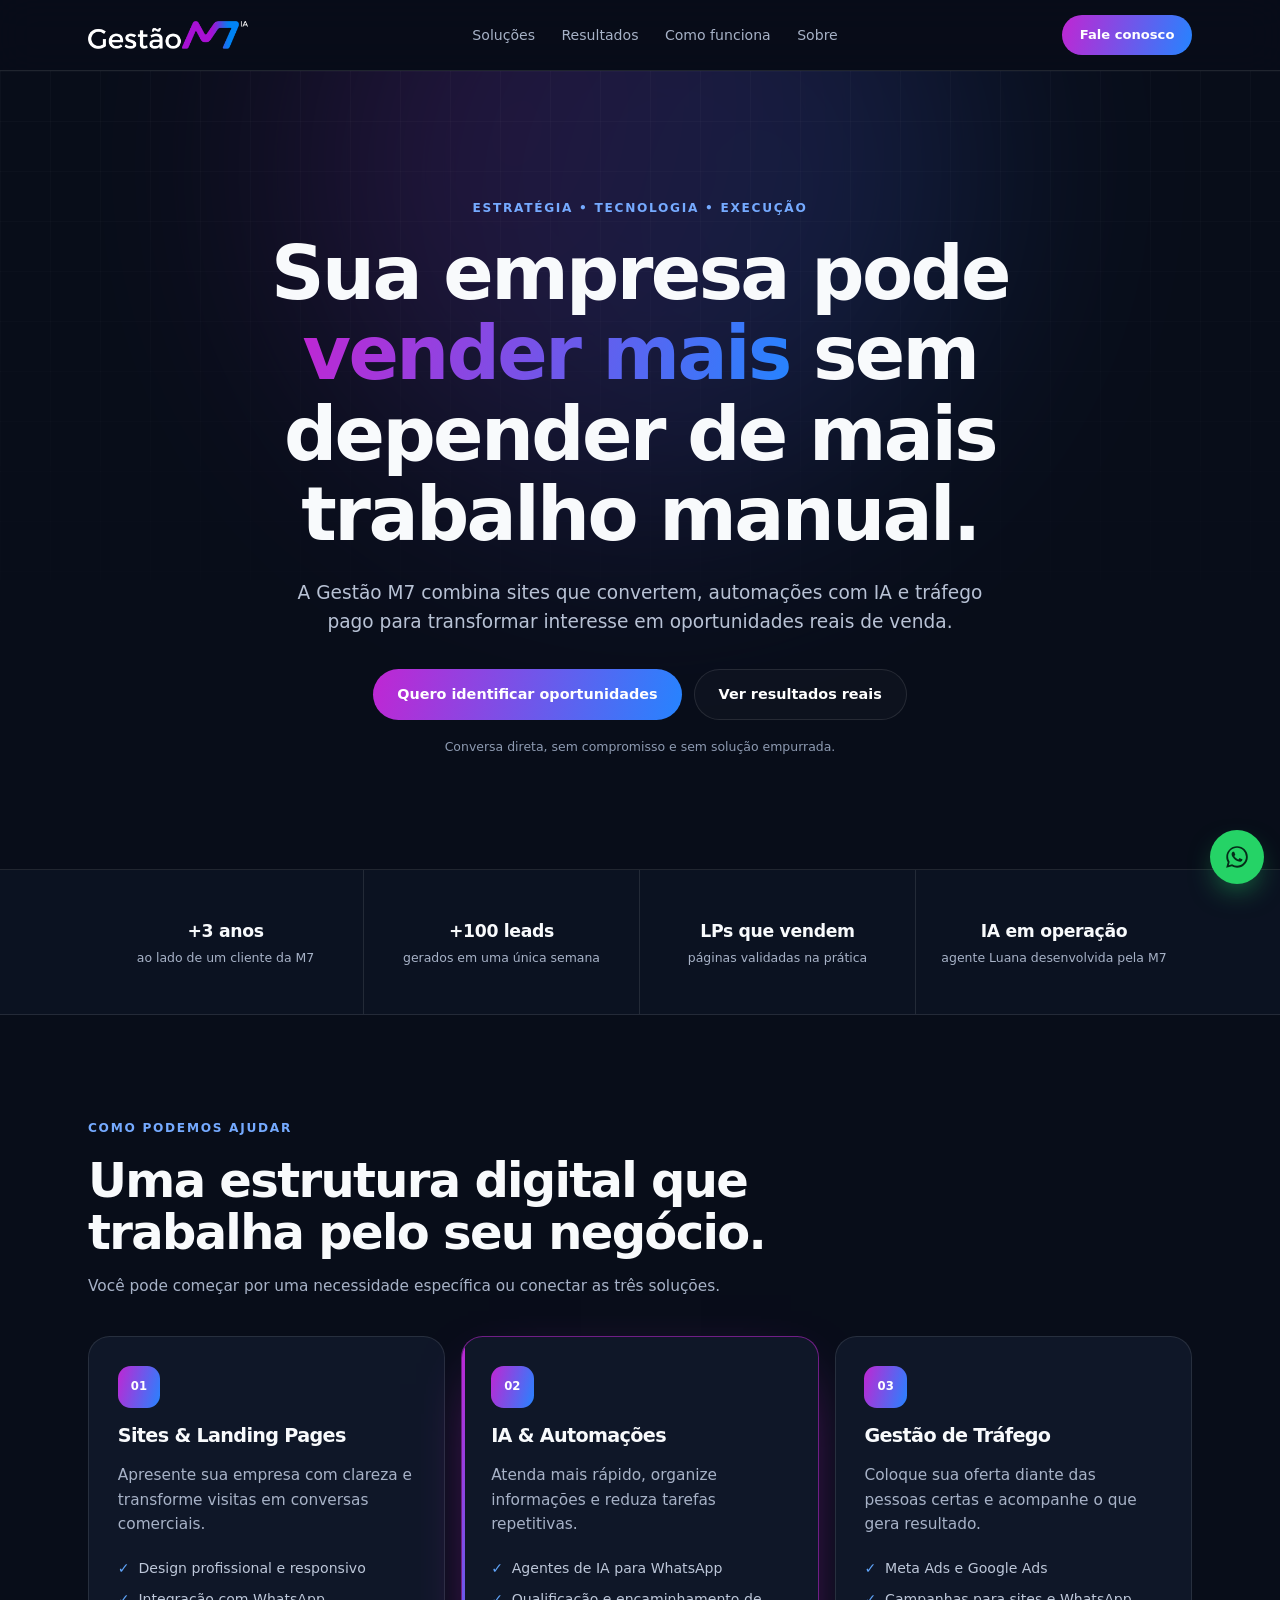
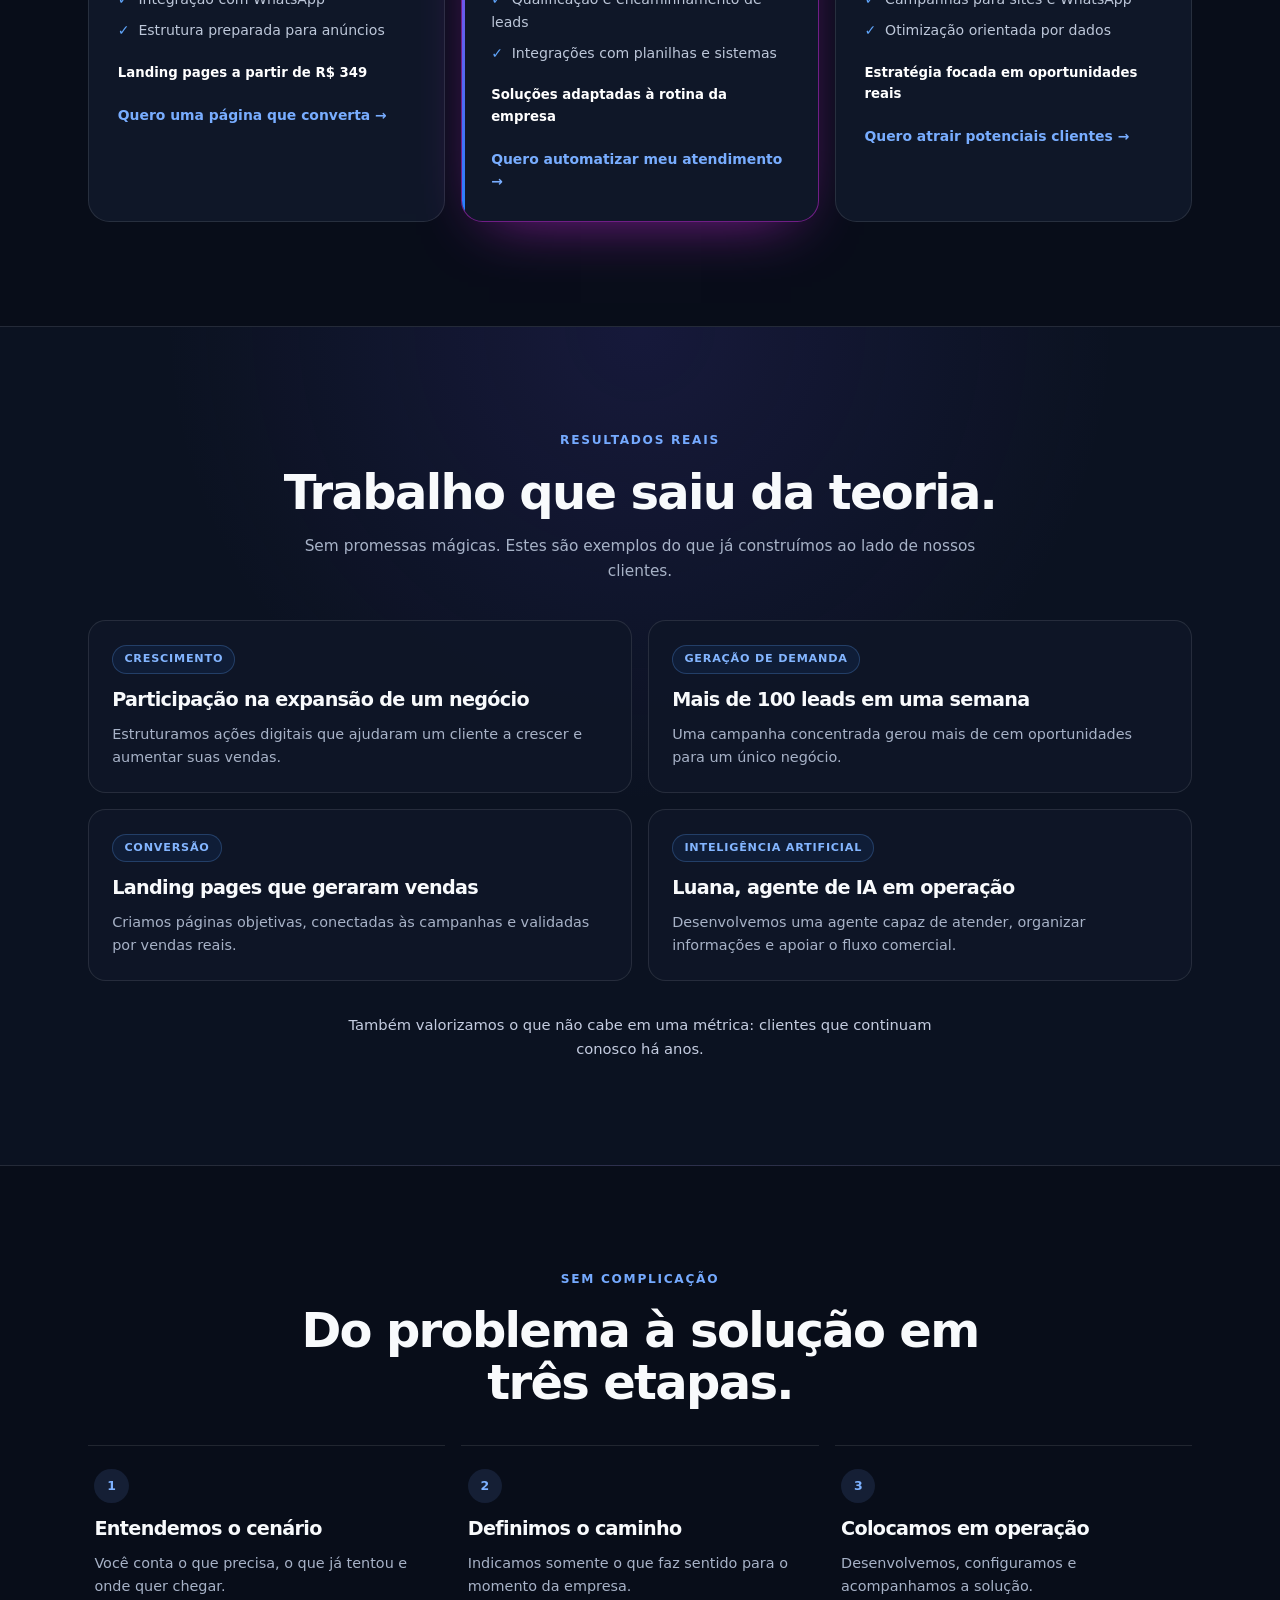
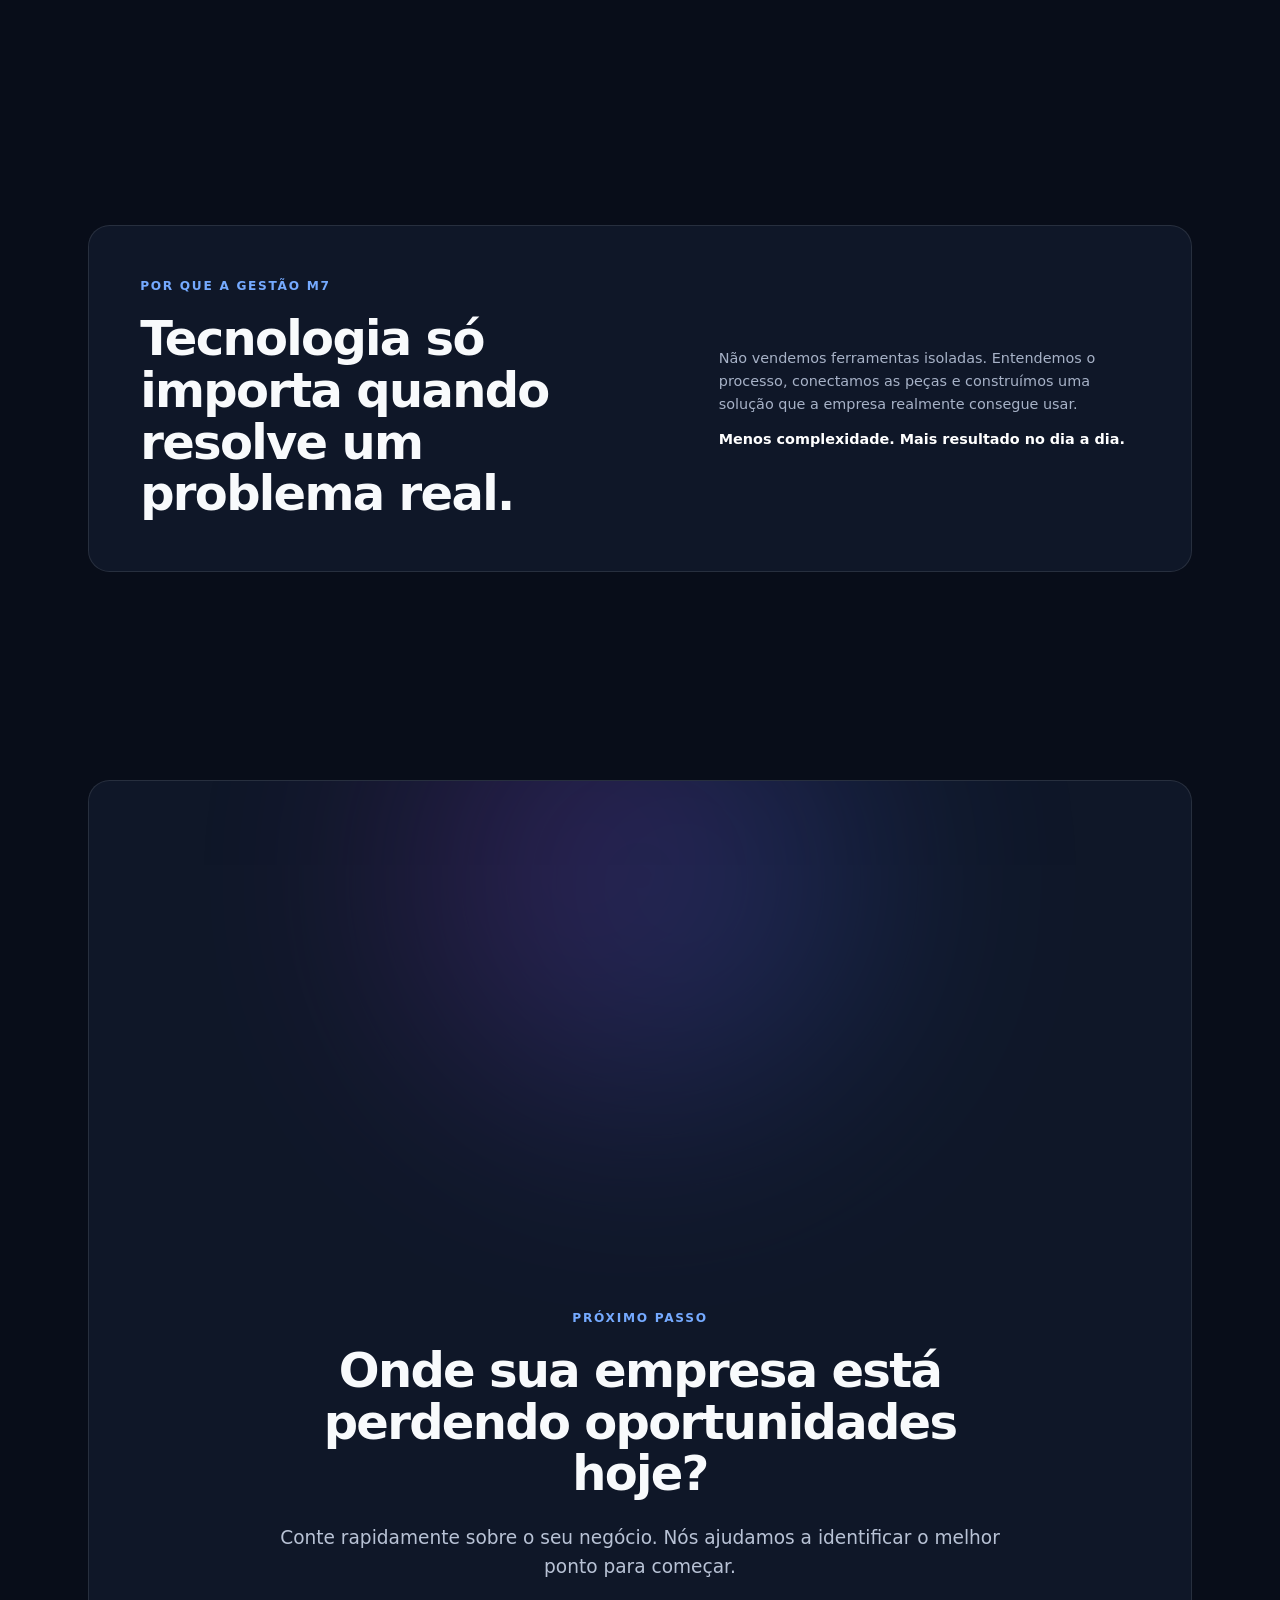
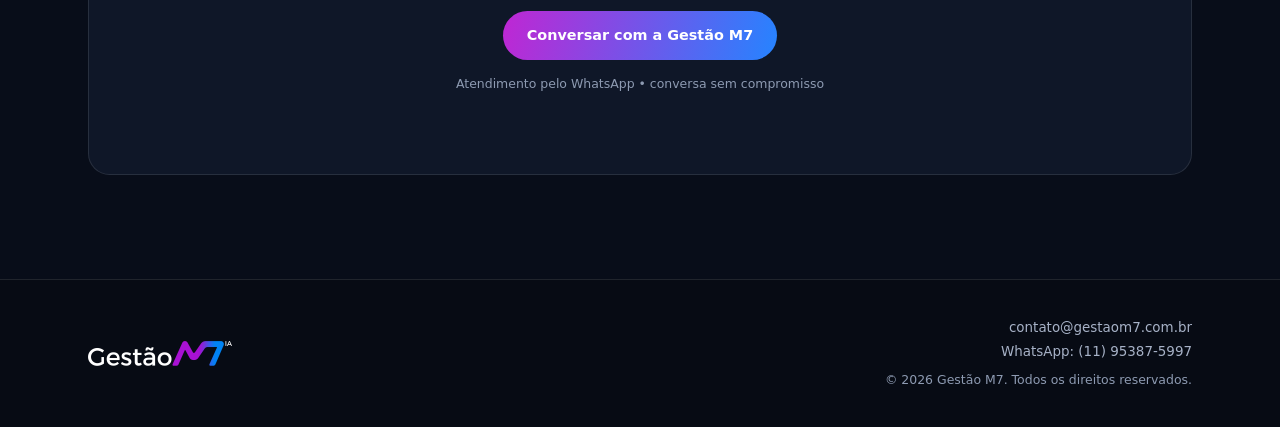
==== index.html @ 3e1748bc "Versionar arquivos estáticos do site" ====
<!doctype html>
<html lang="pt-BR">
  <head>
    <meta charset="utf-8" />
    <meta name="viewport" content="width=device-width, initial-scale=1" />
    <title>Gestão M7 — Sites, IA, Automações e Tráfego Pago</title>
    <meta
      name="description"
      content="A Gestão M7 cria sites que convertem, automações com inteligência artificial e campanhas de tráfego pago para empresas venderem mais e trabalharem melhor."
    />
    <meta name="robots" content="index, follow, max-image-preview:large" />
    <meta name="theme-color" content="#0b1120" />
    <link rel="canonical" href="https://www.gestaom7.com.br/" />

    <meta property="og:locale" content="pt_BR" />
    <meta property="og:type" content="website" />
    <meta property="og:site_name" content="Gestão M7" />
    <meta property="og:url" content="https://www.gestaom7.com.br/" />
    <meta property="og:title" content="Gestão M7 — Tecnologia e marketing para gerar resultados" />
    <meta
      property="og:description"
      content="Sites, inteligência artificial, automações e tráfego pago conectados ao crescimento da sua empresa."
    />
    <meta property="og:image" content="https://www.gestaom7.com.br/m7-logo.png" />
    <meta property="og:image:alt" content="Logotipo da Gestão M7" />
    <meta name="twitter:card" content="summary" />
    <meta name="twitter:title" content="Gestão M7 — Tecnologia e marketing para gerar resultados" />
    <meta
      name="twitter:description"
      content="Sites, inteligência artificial, automações e tráfego pago para sua empresa vender mais."
    />
    <meta name="twitter:image" content="https://www.gestaom7.com.br/m7-logo.png" />

    <link rel="icon" type="image/png" href="/favicon.png" />
    <link rel="preload" href="/m7-logo.png" as="image" fetchpriority="high" />
    <link rel="stylesheet" href="/styles.css?v=20260905" />
    <script>document.documentElement.classList.add("js");</script>
    <script type="application/ld+json">
      {
        "@context": "https://schema.org",
        "@type": "Organization",
        "name": "Gestão M7",
        "url": "https://www.gestaom7.com.br/",
        "logo": "https://www.gestaom7.com.br/m7-logo.png",
        "contactPoint": {
          "@type": "ContactPoint",
          "telephone": "+55 11 95387-5997",
          "email": "contato@gestaom7.com.br",
          "contactType": "sales",
          "areaServed": "BR",
          "availableLanguage": "Portuguese"
        },
        "description": "Sites, inteligência artificial, automações e tráfego pago para empresas.",
        "serviceType": [
          "Criação de sites e landing pages",
          "Inteligência artificial e automações",
          "Gestão de tráfego pago"
        ]
      }
    </script>
  </head>
  <body>
    <a class="skip-link" href="#conteudo">Ir para o conteúdo</a>

    <header class="header">
      <div class="container header-inner">
        <a href="#topo" class="logo" aria-label="Gestão M7 — página inicial">
          <img src="/m7-logo.png" alt="Gestão M7" width="2304" height="400" />
        </a>
        <nav class="nav" id="menu-principal" aria-label="Navegação principal">
          <a href="#solucoes">Soluções</a>
          <a href="#resultados">Resultados</a>
          <a href="#processo">Como funciona</a>
          <a href="#sobre">Sobre</a>
        </nav>
        <div class="header-actions">
          <a class="btn btn-solid btn-sm header-cta" data-wa="geral" href="#contato">Fale conosco</a>
          <button class="menu-toggle" type="button" aria-expanded="false" aria-controls="menu-principal" aria-label="Abrir menu">
            <span></span><span></span><span></span>
          </button>
        </div>
      </div>
    </header>

    <main id="conteudo">
      <section id="topo" class="hero">
        <div class="glow" aria-hidden="true"></div>
        <div class="container hero-inner reveal">
          <p class="eyebrow">ESTRATÉGIA • TECNOLOGIA • EXECUÇÃO</p>
          <h1>Sua empresa pode <span class="gradient">vender mais</span> sem depender de mais trabalho manual.</h1>
          <p class="lead">
            A Gestão M7 combina sites que convertem, automações com IA e tráfego pago para transformar
            interesse em oportunidades reais de venda.
          </p>
          <div class="hero-actions">
            <a class="btn btn-solid" data-wa="geral" href="#contato">Quero identificar oportunidades</a>
            <a class="btn btn-outline" href="#resultados">Ver resultados reais</a>
          </div>
          <p class="micro hero-micro">Conversa direta, sem compromisso e sem solução empurrada.</p>
        </div>
      </section>

      <section class="proof-bar" aria-label="Resultados da Gestão M7">
        <div class="container proof-grid">
          <div class="proof-item"><strong>+3 anos</strong><span>ao lado de um cliente da M7</span></div>
          <div class="proof-item"><strong>+100 leads</strong><span>gerados em uma única semana</span></div>
          <div class="proof-item"><strong>LPs que vendem</strong><span>páginas validadas na prática</span></div>
          <div class="proof-item"><strong>IA em operação</strong><span>agente Luana desenvolvida pela M7</span></div>
        </div>
      </section>

      <section id="solucoes" class="section container reveal">
        <div class="section-heading">
          <p class="eyebrow">COMO PODEMOS AJUDAR</p>
          <h2>Uma estrutura digital que trabalha pelo seu negócio.</h2>
          <p class="sub">Você pode começar por uma necessidade específica ou conectar as três soluções.</p>
        </div>
        <div class="grid grid-3 services-grid">
          <article class="card service-card">
            <span class="icon" aria-hidden="true">01</span>
            <h3>Sites & Landing Pages</h3>
            <p class="sub">Apresente sua empresa com clareza e transforme visitas em conversas comerciais.</p>
            <ul>
              <li>Design profissional e responsivo</li>
              <li>Integração com WhatsApp</li>
              <li>Estrutura preparada para anúncios</li>
            </ul>
            <p class="service-highlight">Landing pages a partir de R$ 349</p>
            <a class="text-link" data-wa="sites" href="#contato">Quero uma página que converta →</a>
          </article>
          <article class="card service-card featured">
            <span class="icon" aria-hidden="true">02</span>
            <h3>IA & Automações</h3>
            <p class="sub">Atenda mais rápido, organize informações e reduza tarefas repetitivas.</p>
            <ul>
              <li>Agentes de IA para WhatsApp</li>
              <li>Qualificação e encaminhamento de leads</li>
              <li>Integrações com planilhas e sistemas</li>
            </ul>
            <p class="service-highlight">Soluções adaptadas à rotina da empresa</p>
            <a class="text-link" data-wa="ia" href="#contato">Quero automatizar meu atendimento →</a>
          </article>
          <article class="card service-card">
            <span class="icon" aria-hidden="true">03</span>
            <h3>Gestão de Tráfego</h3>
            <p class="sub">Coloque sua oferta diante das pessoas certas e acompanhe o que gera resultado.</p>
            <ul>
              <li>Meta Ads e Google Ads</li>
              <li>Campanhas para sites e WhatsApp</li>
              <li>Otimização orientada por dados</li>
            </ul>
            <p class="service-highlight">Estratégia focada em oportunidades reais</p>
            <a class="text-link" data-wa="trafego" href="#contato">Quero atrair potenciais clientes →</a>
          </article>
        </div>
      </section>

      <section id="resultados" class="section results-section">
        <div class="container reveal">
          <div class="section-heading center">
            <p class="eyebrow">RESULTADOS REAIS</p>
            <h2>Trabalho que saiu da teoria.</h2>
            <p class="sub">Sem promessas mágicas. Estes são exemplos do que já construímos ao lado de nossos clientes.</p>
          </div>
          <div class="grid grid-2 cases-grid">
            <article class="case-card">
              <span class="case-tag">Crescimento</span>
              <h3>Participação na expansão de um negócio</h3>
              <p>Estruturamos ações digitais que ajudaram um cliente a crescer e aumentar suas vendas.</p>
            </article>
            <article class="case-card">
              <span class="case-tag">Geração de demanda</span>
              <h3>Mais de 100 leads em uma semana</h3>
              <p>Uma campanha concentrada gerou mais de cem oportunidades para um único negócio.</p>
            </article>
            <article class="case-card">
              <span class="case-tag">Conversão</span>
              <h3>Landing pages que geraram vendas</h3>
              <p>Criamos páginas objetivas, conectadas às campanhas e validadas por vendas reais.</p>
            </article>
            <article class="case-card">
              <span class="case-tag">Inteligência artificial</span>
              <h3>Luana, agente de IA em operação</h3>
              <p>Desenvolvemos uma agente capaz de atender, organizar informações e apoiar o fluxo comercial.</p>
            </article>
          </div>
          <p class="results-note">Também valorizamos o que não cabe em uma métrica: clientes que continuam conosco há anos.</p>
        </div>
      </section>

      <section id="processo" class="section container reveal">
        <div class="section-heading center">
          <p class="eyebrow">SEM COMPLICAÇÃO</p>
          <h2>Do problema à solução em três etapas.</h2>
        </div>
        <ol class="grid grid-3 steps-grid">
          <li class="step-card"><span>1</span><h3>Entendemos o cenário</h3><p>Você conta o que precisa, o que já tentou e onde quer chegar.</p></li>
          <li class="step-card"><span>2</span><h3>Definimos o caminho</h3><p>Indicamos somente o que faz sentido para o momento da empresa.</p></li>
          <li class="step-card"><span>3</span><h3>Colocamos em operação</h3><p>Desenvolvemos, configuramos e acompanhamos a solução.</p></li>
        </ol>
      </section>

      <section id="sobre" class="section container reveal">
        <div class="about-panel">
          <div>
            <p class="eyebrow">POR QUE A GESTÃO M7</p>
            <h2>Tecnologia só importa quando resolve um problema real.</h2>
          </div>
          <div class="about-copy">
            <p>Não vendemos ferramentas isoladas. Entendemos o processo, conectamos as peças e construímos uma solução que a empresa realmente consegue usar.</p>
            <p class="about-signature">Menos complexidade. Mais resultado no dia a dia.</p>
          </div>
        </div>
      </section>

      <section id="contato" class="section container reveal">
        <div class="final-panel center">
          <div class="glow small" aria-hidden="true"></div>
          <p class="eyebrow">PRÓXIMO PASSO</p>
          <h2>Onde sua empresa está perdendo oportunidades hoje?</h2>
          <p class="lead">Conte rapidamente sobre o seu negócio. Nós ajudamos a identificar o melhor ponto para começar.</p>
          <a class="btn btn-solid" data-wa="geral" href="#">Conversar com a Gestão M7</a>
          <p class="micro">Atendimento pelo WhatsApp • conversa sem compromisso</p>
        </div>
      </section>
    </main>

    <footer class="footer">
      <div class="container footer-inner">
        <img src="/m7-logo.png" alt="Gestão M7" width="2304" height="400" loading="lazy" />
        <div class="footer-links">
          <a href="mailto:contato@gestaom7.com.br">contato@gestaom7.com.br</a>
          <a data-wa="geral" href="#">WhatsApp: (11) 95387-5997</a>
          <p class="micro" id="copyright"></p>
        </div>
      </div>
    </footer>

    <a class="whatsapp-float" data-wa="geral" href="#" aria-label="Falar com a Gestão M7 no WhatsApp">
      <svg viewBox="0 0 24 24" width="26" height="26" fill="currentColor" aria-hidden="true"><path d="M12.04 2C6.58 2 2.13 6.45 2.13 11.91c0 1.75.46 3.45 1.32 4.95L2 22l5.27-1.38a9.9 9.9 0 0 0 4.77 1.22h.01c5.46 0 9.91-4.45 9.91-9.91 0-2.65-1.03-5.14-2.9-7.01A9.82 9.82 0 0 0 12.04 2Zm0 18.02h-.01a8.2 8.2 0 0 1-4.19-1.15l-.3-.18-3.12.82.83-3.05-.2-.31a8.2 8.2 0 0 1-1.26-4.38c0-4.54 3.7-8.23 8.25-8.23 2.2 0 4.27.86 5.83 2.42a8.19 8.19 0 0 1 2.41 5.82c0 4.54-3.7 8.24-8.24 8.24Zm4.52-6.17c-.25-.13-1.47-.72-1.69-.81-.23-.08-.39-.12-.56.13-.16.24-.64.8-.78.97-.15.16-.29.18-.54.06-.25-.13-1.05-.39-2-1.24-.74-.66-1.24-1.47-1.38-1.72-.15-.25-.02-.38.11-.5.11-.11.25-.29.37-.44.13-.14.17-.25.25-.41.08-.17.04-.31-.02-.44-.06-.12-.56-1.34-.76-1.84-.2-.48-.41-.42-.56-.43h-.47c-.16 0-.43.06-.66.31-.22.25-.86.84-.86 2.04 0 1.2.88 2.36 1 2.52.12.17 1.72 2.63 4.17 3.69.58.25 1.04.4 1.39.51.59.19 1.12.16 1.54.1.47-.07 1.47-.6 1.67-1.18.21-.58.21-1.08.15-1.18-.06-.11-.23-.17-.48-.29Z" /></svg>
    </a>

    <script src="/script.js?v=20260905" defer></script>
  </body>
</html>
---- styles.css ----
:root {
  --background: #080d19;
  --surface: #0f1728;
  --surface-strong: #151f35;
  --foreground: #f8fafc;
  --muted: #a7b2c7;
  --border: rgba(255, 255, 255, 0.1);
  --brand: #c026d3;
  --brand-accent: #2584ff;
  --success: #25d366;
  --gradient: linear-gradient(105deg, var(--brand), var(--brand-accent));
  --shadow-brand: 0 20px 60px -28px rgba(192, 38, 211, 0.75);
  --radius: 1.35rem;
  --max: 72rem;
}

* { box-sizing: border-box; }
html { scroll-behavior: smooth; scroll-padding-top: 5rem; }
body {
  margin: 0;
  overflow-x: hidden;
  background: var(--background);
  color: var(--foreground);
  font-family: ui-sans-serif, system-ui, -apple-system, "Segoe UI", Roboto, Arial, sans-serif;
  line-height: 1.6;
  -webkit-font-smoothing: antialiased;
}
img { display: block; max-width: 100%; height: auto; }
a { color: inherit; text-decoration: none; }
button { font: inherit; }
.container { width: 100%; max-width: var(--max); margin: 0 auto; padding-inline: 1rem; }
.section { padding-block: 4.75rem; }
.center { text-align: center; }

h1, h2, h3 { margin: 0; letter-spacing: -0.035em; line-height: 1.08; }
h1 { max-width: 58rem; margin-inline: auto; font-size: clamp(2.35rem, 7vw, 4.65rem); font-weight: 760; }
h2 { font-size: clamp(1.9rem, 4.5vw, 3rem); font-weight: 720; }
h3 { font-size: 1.2rem; font-weight: 700; }
p { margin-top: 0; }
.gradient { background: var(--gradient); background-clip: text; -webkit-background-clip: text; color: transparent; }
.eyebrow { margin: 0 0 1rem; color: #75aaff; font-size: 0.76rem; font-weight: 750; letter-spacing: 0.14em; }
.lead { max-width: 45rem; margin: 1.4rem auto 0; color: #b8c2d5; font-size: clamp(1rem, 2vw, 1.16rem); }
.sub { max-width: 42rem; margin: 1rem 0 0; color: var(--muted); font-size: 0.96rem; }
.center .sub { margin-inline: auto; }
.micro { margin: 0; color: #8d9ab1; font-size: 0.78rem; }
.section-heading { max-width: 48rem; }
.section-heading.center { margin-inline: auto; }

.skip-link { position: fixed; left: 1rem; top: -5rem; z-index: 100; border-radius: 0.6rem; background: white; color: #080d19; padding: 0.7rem 1rem; }
.skip-link:focus { top: 1rem; }

.header { position: sticky; top: 0; z-index: 50; border-bottom: 1px solid var(--border); background: rgba(8, 13, 25, 0.88); backdrop-filter: blur(18px); }
.header-inner { position: relative; display: flex; min-height: 4.35rem; align-items: center; justify-content: space-between; gap: 1rem; }
.logo img { width: 10rem; height: auto; }
.nav { display: none; align-items: center; gap: 1.65rem; }
.nav a { color: var(--muted); font-size: 0.88rem; font-weight: 540; transition: color 0.2s; }
.nav a:hover, .nav a:focus-visible { color: white; }
.header-actions { display: flex; align-items: center; gap: 0.6rem; }
.menu-toggle { display: inline-grid; width: 2.7rem; height: 2.7rem; place-content: center; gap: 0.28rem; border: 1px solid var(--border); border-radius: 0.75rem; background: var(--surface); color: white; cursor: pointer; }
.menu-toggle span { width: 1.1rem; height: 2px; border-radius: 999px; background: currentColor; }
.nav.is-open { position: absolute; top: calc(100% + 1px); left: 0; right: 0; display: grid; gap: 0; border: 1px solid var(--border); border-radius: 0 0 1rem 1rem; background: #0d1424; padding: 0.6rem; box-shadow: 0 18px 35px rgba(0,0,0,.35); }
.nav.is-open a { padding: 0.75rem 0.85rem; border-radius: 0.55rem; }
.nav.is-open a:hover { background: var(--surface-strong); }

.btn { display: inline-flex; min-height: 2.85rem; align-items: center; justify-content: center; border: 0; border-radius: 999px; padding: 0.8rem 1.5rem; font-size: 0.9rem; font-weight: 680; transition: transform .2s, filter .2s, background-color .2s; }
.btn:hover { transform: translateY(-2px); filter: brightness(1.08); }
.btn:focus-visible, .text-link:focus-visible, .menu-toggle:focus-visible { outline: 2px solid #60a5fa; outline-offset: 3px; }
.btn-solid { background: var(--gradient); color: white; box-shadow: var(--shadow-brand); }
.btn-outline { border: 1px solid var(--border); background: rgba(255,255,255,.025); color: white; }
.btn-outline:hover { background: var(--surface-strong); }
.btn-sm { min-height: 2.45rem; padding: 0.58rem 1.1rem; font-size: 0.82rem; }

.hero { position: relative; overflow: hidden; border-bottom: 1px solid var(--border); }
.hero::after { content: ""; position: absolute; inset: 0; pointer-events: none; background-image: linear-gradient(rgba(255,255,255,.025) 1px, transparent 1px), linear-gradient(90deg, rgba(255,255,255,.025) 1px, transparent 1px); background-size: 50px 50px; mask-image: linear-gradient(to bottom, black, transparent 85%); }
.hero-inner { position: relative; z-index: 1; padding-top: 5.5rem; padding-bottom: 5rem; text-align: center; }
.hero-actions { display: flex; flex-direction: column; align-items: stretch; gap: 0.75rem; margin-top: 2rem; }
.hero-micro { margin-top: 1.1rem; }
.glow { position: absolute; left: 50%; top: -15rem; width: 42rem; height: 42rem; transform: translateX(-50%); border-radius: 50%; background: var(--gradient); opacity: .19; filter: blur(120px); pointer-events: none; }
.glow.small { top: -13rem; width: 28rem; height: 28rem; opacity: .24; }

.proof-bar { border-bottom: 1px solid var(--border); background: #0b1221; }
.proof-grid { display: grid; grid-template-columns: repeat(2, minmax(0,1fr)); }
.proof-item { display: flex; min-height: 8rem; flex-direction: column; justify-content: center; gap: .2rem; border-bottom: 1px solid var(--border); padding: 1rem; text-align: center; }
.proof-item:nth-child(odd) { border-right: 1px solid var(--border); }
.proof-item strong { font-size: 1.08rem; letter-spacing: -.02em; }
.proof-item span { color: var(--muted); font-size: .78rem; line-height: 1.4; }

.grid { display: grid; gap: 1rem; margin-top: 2.3rem; padding: 0; list-style: none; }
.card { position: relative; overflow: hidden; border: 1px solid var(--border); border-radius: var(--radius); background: var(--surface); padding: 1.55rem; }
.service-card { display: flex; flex-direction: column; }
.service-card.featured { border-color: rgba(192,38,211,.55); box-shadow: var(--shadow-brand); }
.service-card.featured::before { content: ""; position: absolute; inset: 0 auto 0 0; width: 3px; background: var(--gradient); }
.icon { display: inline-grid; width: 2.65rem; height: 2.65rem; margin-bottom: 1.15rem; place-items: center; border-radius: .8rem; background: var(--gradient); color: white; font-size: .73rem; font-weight: 800; }
.card ul { display: grid; gap: .55rem; margin: 1.25rem 0 0; padding: 0; list-style: none; color: #bdc7d9; font-size: .88rem; }
.card li::before { content: "✓"; margin-right: .55rem; color: #60a5fa; font-weight: 800; }
.service-highlight { margin: 1.25rem 0 0; color: white; font-size: .83rem; font-weight: 650; }
.text-link { display: inline-flex; margin-top: 1.3rem; color: #78adff; font-size: .87rem; font-weight: 680; }
.text-link:hover { color: white; }

.results-section { border-block: 1px solid var(--border); background: radial-gradient(circle at 50% 0, rgba(83,63,193,.16), transparent 45%), #0b1221; }
.case-card { border: 1px solid var(--border); border-radius: 1.1rem; background: rgba(15,23,40,.82); padding: 1.45rem; }
.case-tag { display: inline-flex; margin-bottom: 1rem; border: 1px solid rgba(96,165,250,.25); border-radius: 999px; background: rgba(37,132,255,.08); color: #83b5ff; padding: .28rem .7rem; font-size: .7rem; font-weight: 700; text-transform: uppercase; letter-spacing: .07em; }
.case-card p, .step-card p, .about-copy p { margin: .75rem 0 0; color: var(--muted); font-size: .9rem; }
.results-note { max-width: 40rem; margin: 2rem auto 0; color: #c4cce0; font-size: .92rem; text-align: center; }

.step-card { position: relative; border-top: 1px solid var(--border); padding: 1.4rem .4rem .2rem; }
.step-card > span { display: inline-grid; width: 2.15rem; height: 2.15rem; margin-bottom: 1rem; place-items: center; border-radius: 50%; background: var(--surface-strong); color: #7db1ff; font-size: .78rem; font-weight: 800; }

.about-panel, .final-panel { position: relative; overflow: hidden; border: 1px solid var(--border); border-radius: var(--radius); background: var(--surface); padding: 2rem; }
.about-panel { display: grid; gap: 2rem; }
.about-copy { align-self: center; }
.about-copy p:first-child { margin-top: 0; }
.about-signature { color: white !important; font-weight: 700; }
.final-panel { padding-block: 3.5rem; }
.final-panel > * { position: relative; z-index: 1; }
.final-panel h2 { max-width: 42rem; margin-inline: auto; }
.final-panel .btn { margin-top: 1.8rem; }
.final-panel .micro { margin-top: .9rem; }

.footer { border-top: 1px solid var(--border); background: #070b14; }
.footer-inner { display: flex; flex-direction: column; align-items: center; gap: 1.4rem; padding-block: 2.3rem; text-align: center; }
.footer img { width: 9rem; }
.footer-links { display: grid; gap: .2rem; color: var(--muted); font-size: .84rem; }
.footer-links a:hover { color: white; }
.footer-links .micro { margin-top: .25rem; }

.whatsapp-float { position: fixed; right: 1rem; bottom: 1rem; z-index: 60; display: inline-grid; width: 3.4rem; height: 3.4rem; place-items: center; border-radius: 50%; background: var(--success); color: #052c19; box-shadow: 0 12px 30px -10px rgba(37,211,102,.7); transition: transform .2s; }
.whatsapp-float:hover { transform: scale(1.07); }
.js .reveal { opacity: 0; transform: translateY(18px); transition: opacity .55s ease, transform .55s ease; }
.js .reveal.visible { opacity: 1; transform: none; }

@media (min-width: 640px) {
  .hero-actions { flex-direction: row; justify-content: center; }
  .proof-grid { grid-template-columns: repeat(4, minmax(0,1fr)); }
  .proof-item { min-height: 9rem; border-bottom: 0; border-right: 1px solid var(--border); }
  .proof-item:last-child { border-right: 0; }
  .grid-2 { grid-template-columns: repeat(2,minmax(0,1fr)); }
}

@media (min-width: 900px) {
  .container { padding-inline: 1.5rem; }
  .section { padding-block: 6.5rem; }
  .nav { display: flex; }
  .menu-toggle { display: none; }
  .hero-inner { padding-top: 8rem; padding-bottom: 7rem; }
  .grid-3 { grid-template-columns: repeat(3,minmax(0,1fr)); }
  .card { padding: 1.8rem; }
  .about-panel { grid-template-columns: 1.1fr .9fr; gap: 4rem; padding: 3.2rem; }
  .final-panel { padding-block: 5rem; }
  .footer-inner { flex-direction: row; justify-content: space-between; text-align: right; }
}

@media (max-width: 420px) {
  .header-cta { display: none; }
  .hero-inner { padding-top: 4.5rem; }
  .proof-item { padding-inline: .65rem; }
}

@media (prefers-reduced-motion: reduce) {
  html { scroll-behavior: auto; }
  *, *::before, *::after { animation: none !important; transition: none !important; }
  .js .reveal { opacity: 1; transform: none; }
}
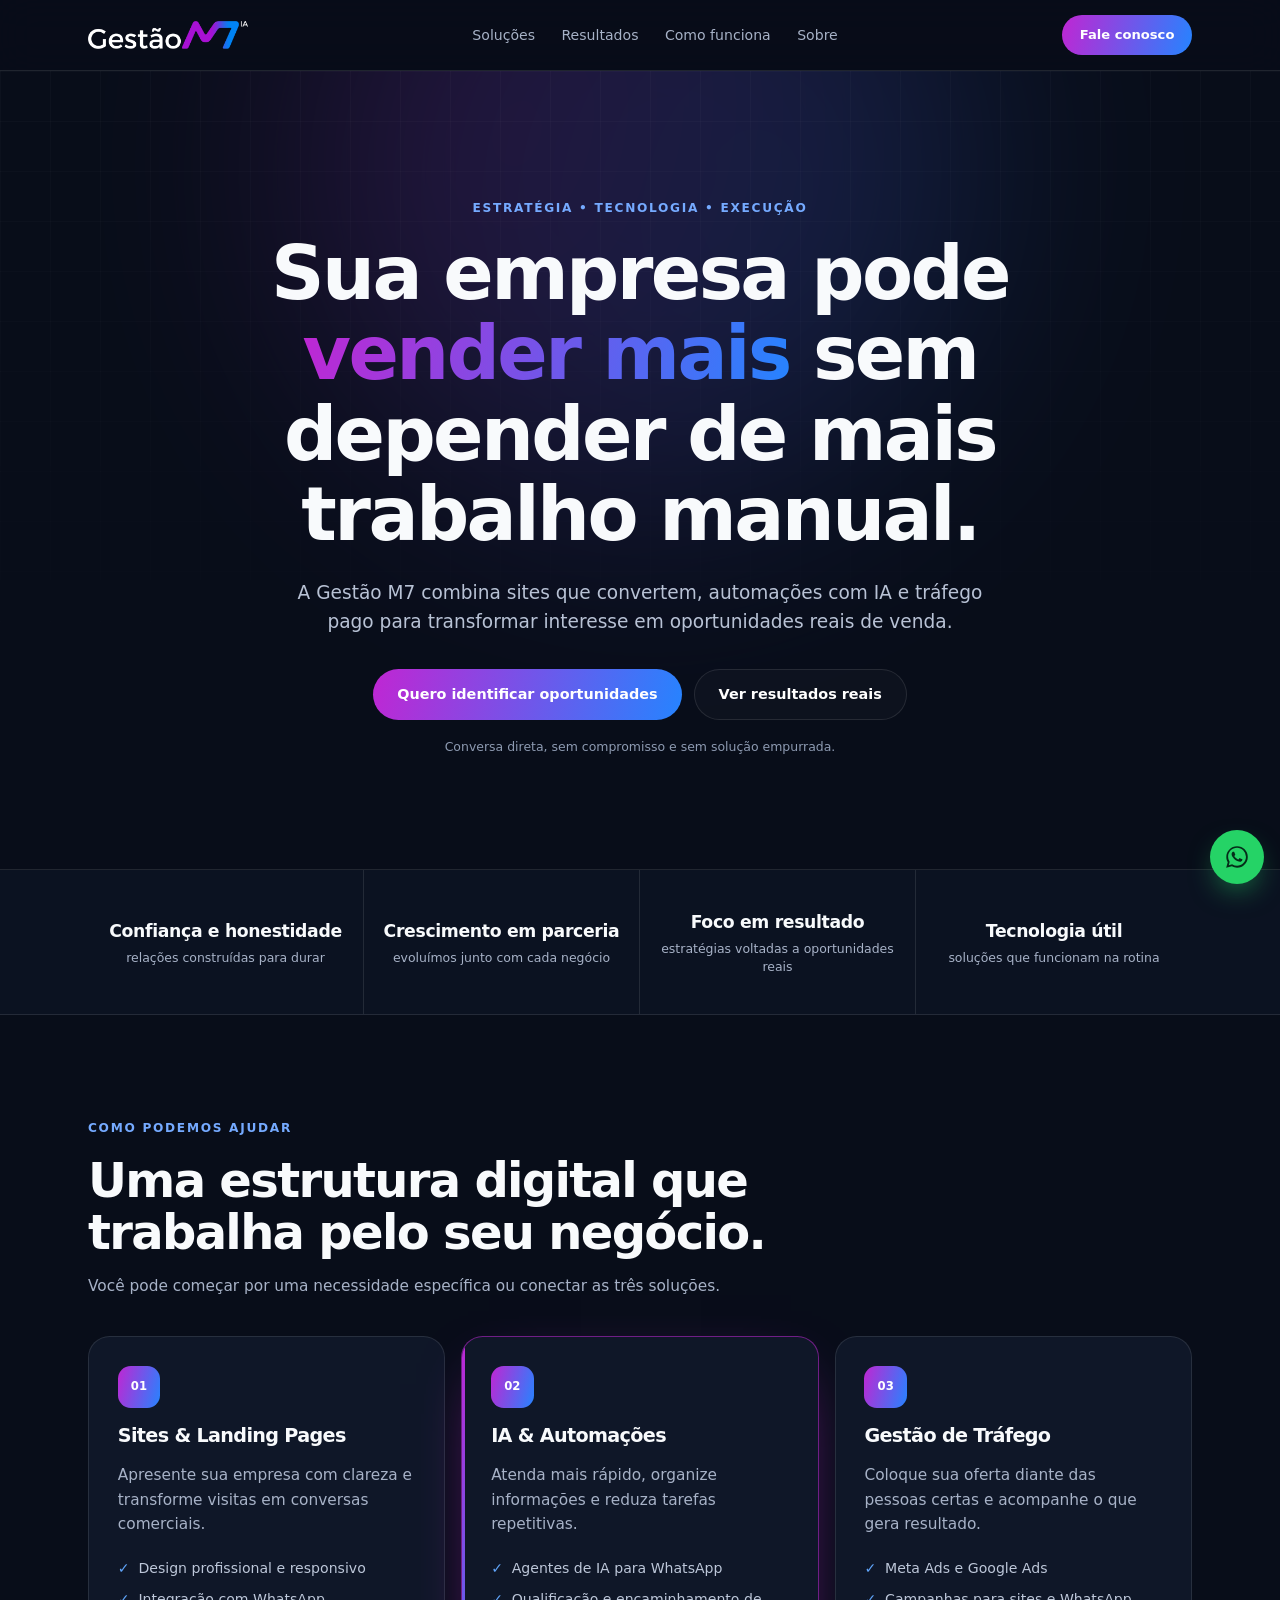
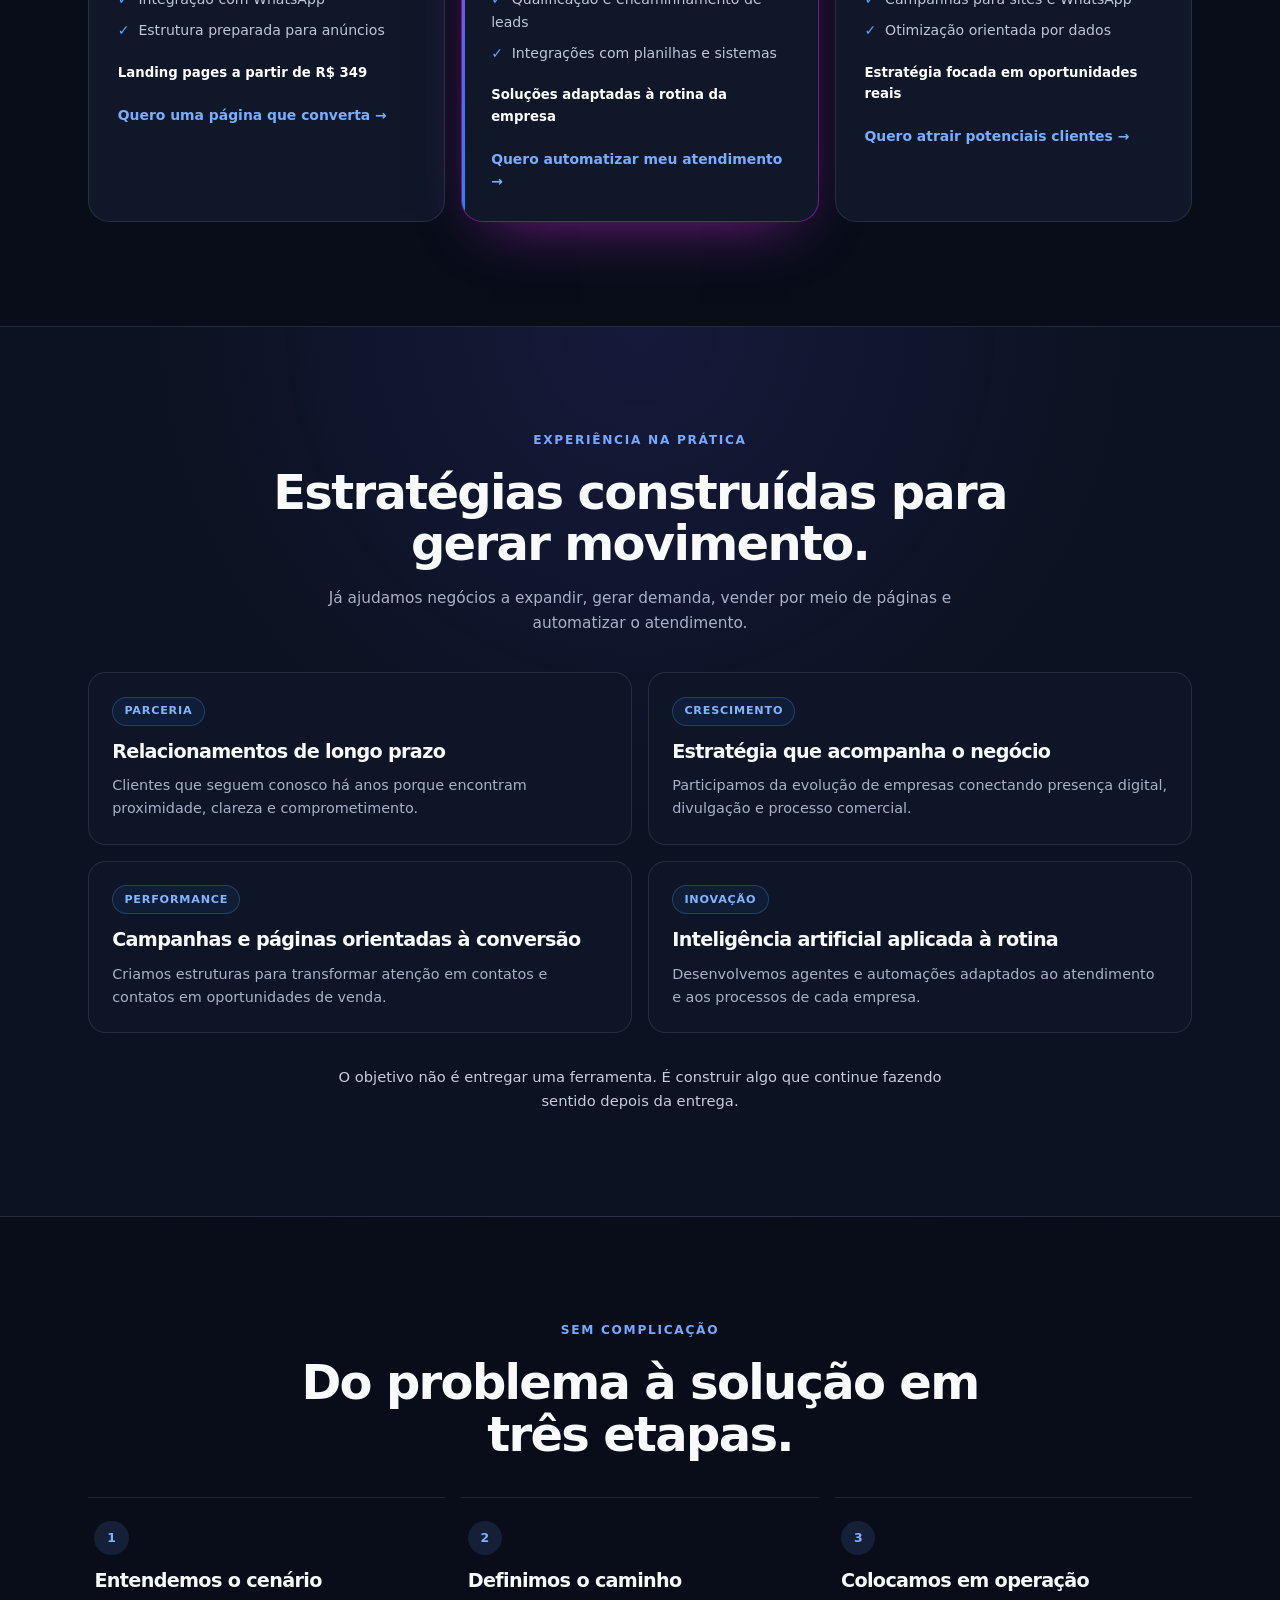
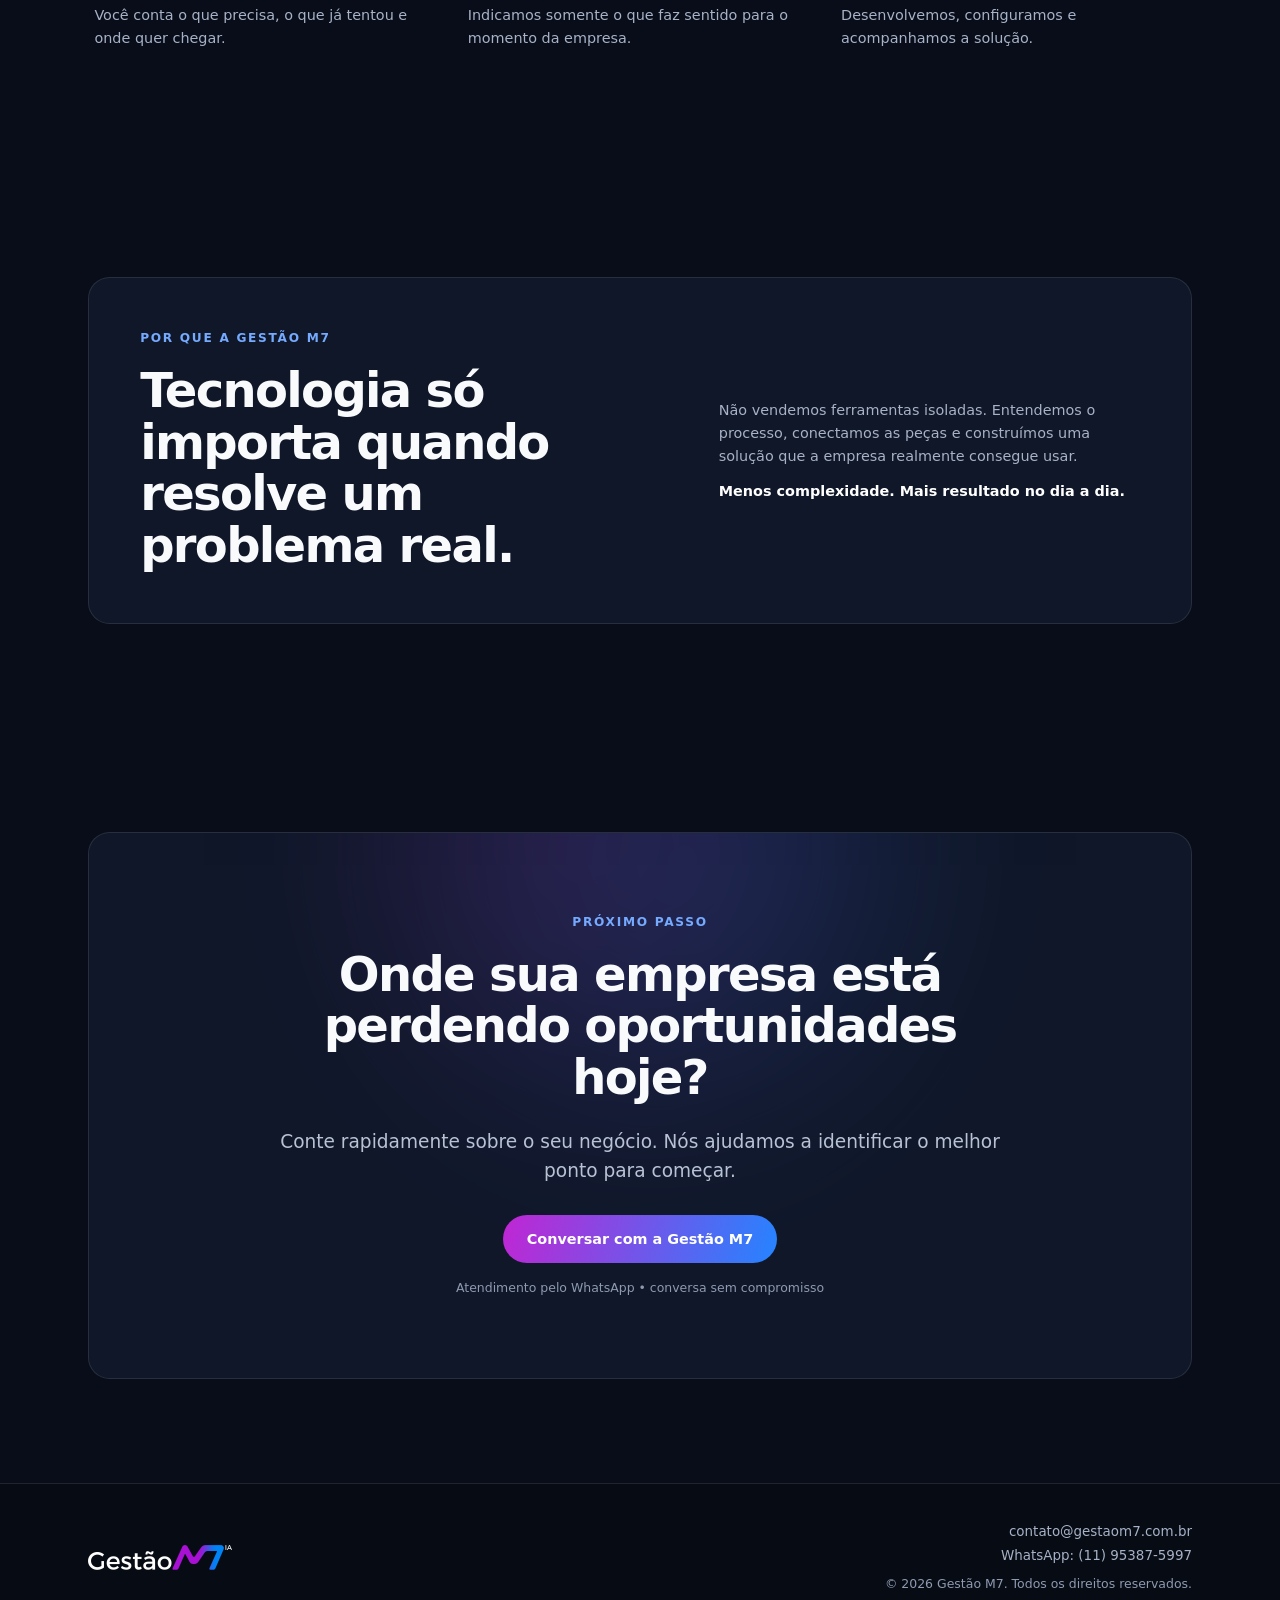
==== commit 42323e3f: "Generalizar provas e corrigir espaçamento final" ====
--- a/index.html
+++ b/index.html
@@ -100,12 +100,12 @@
         </div>
       </section>
 
-      <section class="proof-bar" aria-label="Resultados da Gestão M7">
+      <section class="proof-bar" aria-label="Compromissos da Gestão M7">
         <div class="container proof-grid">
-          <div class="proof-item"><strong>+3 anos</strong><span>ao lado de um cliente da M7</span></div>
-          <div class="proof-item"><strong>+100 leads</strong><span>gerados em uma única semana</span></div>
-          <div class="proof-item"><strong>LPs que vendem</strong><span>páginas validadas na prática</span></div>
-          <div class="proof-item"><strong>IA em operação</strong><span>agente Luana desenvolvida pela M7</span></div>
+          <div class="proof-item"><strong>Confiança e honestidade</strong><span>relações construídas para durar</span></div>
+          <div class="proof-item"><strong>Crescimento em parceria</strong><span>evoluímos junto com cada negócio</span></div>
+          <div class="proof-item"><strong>Foco em resultado</strong><span>estratégias voltadas a oportunidades reais</span></div>
+          <div class="proof-item"><strong>Tecnologia útil</strong><span>soluções que funcionam na rotina</span></div>
         </div>
       </section>
 
@@ -158,33 +158,33 @@
       <section id="resultados" class="section results-section">
         <div class="container reveal">
           <div class="section-heading center">
-            <p class="eyebrow">RESULTADOS REAIS</p>
-            <h2>Trabalho que saiu da teoria.</h2>
-            <p class="sub">Sem promessas mágicas. Estes são exemplos do que já construímos ao lado de nossos clientes.</p>
+            <p class="eyebrow">EXPERIÊNCIA NA PRÁTICA</p>
+            <h2>Estratégias construídas para gerar movimento.</h2>
+            <p class="sub">Já ajudamos negócios a expandir, gerar demanda, vender por meio de páginas e automatizar o atendimento.</p>
           </div>
           <div class="grid grid-2 cases-grid">
             <article class="case-card">
+              <span class="case-tag">Parceria</span>
+              <h3>Relacionamentos de longo prazo</h3>
+              <p>Clientes que seguem conosco há anos porque encontram proximidade, clareza e comprometimento.</p>
+            </article>
+            <article class="case-card">
               <span class="case-tag">Crescimento</span>
-              <h3>Participação na expansão de um negócio</h3>
-              <p>Estruturamos ações digitais que ajudaram um cliente a crescer e aumentar suas vendas.</p>
-            </article>
-            <article class="case-card">
-              <span class="case-tag">Geração de demanda</span>
-              <h3>Mais de 100 leads em uma semana</h3>
-              <p>Uma campanha concentrada gerou mais de cem oportunidades para um único negócio.</p>
-            </article>
-            <article class="case-card">
-              <span class="case-tag">Conversão</span>
-              <h3>Landing pages que geraram vendas</h3>
-              <p>Criamos páginas objetivas, conectadas às campanhas e validadas por vendas reais.</p>
-            </article>
-            <article class="case-card">
-              <span class="case-tag">Inteligência artificial</span>
-              <h3>Luana, agente de IA em operação</h3>
-              <p>Desenvolvemos uma agente capaz de atender, organizar informações e apoiar o fluxo comercial.</p>
-            </article>
-          </div>
-          <p class="results-note">Também valorizamos o que não cabe em uma métrica: clientes que continuam conosco há anos.</p>
+              <h3>Estratégia que acompanha o negócio</h3>
+              <p>Participamos da evolução de empresas conectando presença digital, divulgação e processo comercial.</p>
+            </article>
+            <article class="case-card">
+              <span class="case-tag">Performance</span>
+              <h3>Campanhas e páginas orientadas à conversão</h3>
+              <p>Criamos estruturas para transformar atenção em contatos e contatos em oportunidades de venda.</p>
+            </article>
+            <article class="case-card">
+              <span class="case-tag">Inovação</span>
+              <h3>Inteligência artificial aplicada à rotina</h3>
+              <p>Desenvolvemos agentes e automações adaptados ao atendimento e aos processos de cada empresa.</p>
+            </article>
+          </div>
+          <p class="results-note">O objetivo não é entregar uma ferramenta. É construir algo que continue fazendo sentido depois da entrega.</p>
         </div>
       </section>
 
--- a/styles.css
+++ b/styles.css
@@ -112,7 +112,8 @@
 .about-copy p:first-child { margin-top: 0; }
 .about-signature { color: white !important; font-weight: 700; }
 .final-panel { padding-block: 3.5rem; }
-.final-panel > * { position: relative; z-index: 1; }
+.final-panel > :not(.glow) { position: relative; z-index: 1; }
+.final-panel .glow { position: absolute; }
 .final-panel h2 { max-width: 42rem; margin-inline: auto; }
 .final-panel .btn { margin-top: 1.8rem; }
 .final-panel .micro { margin-top: .9rem; }
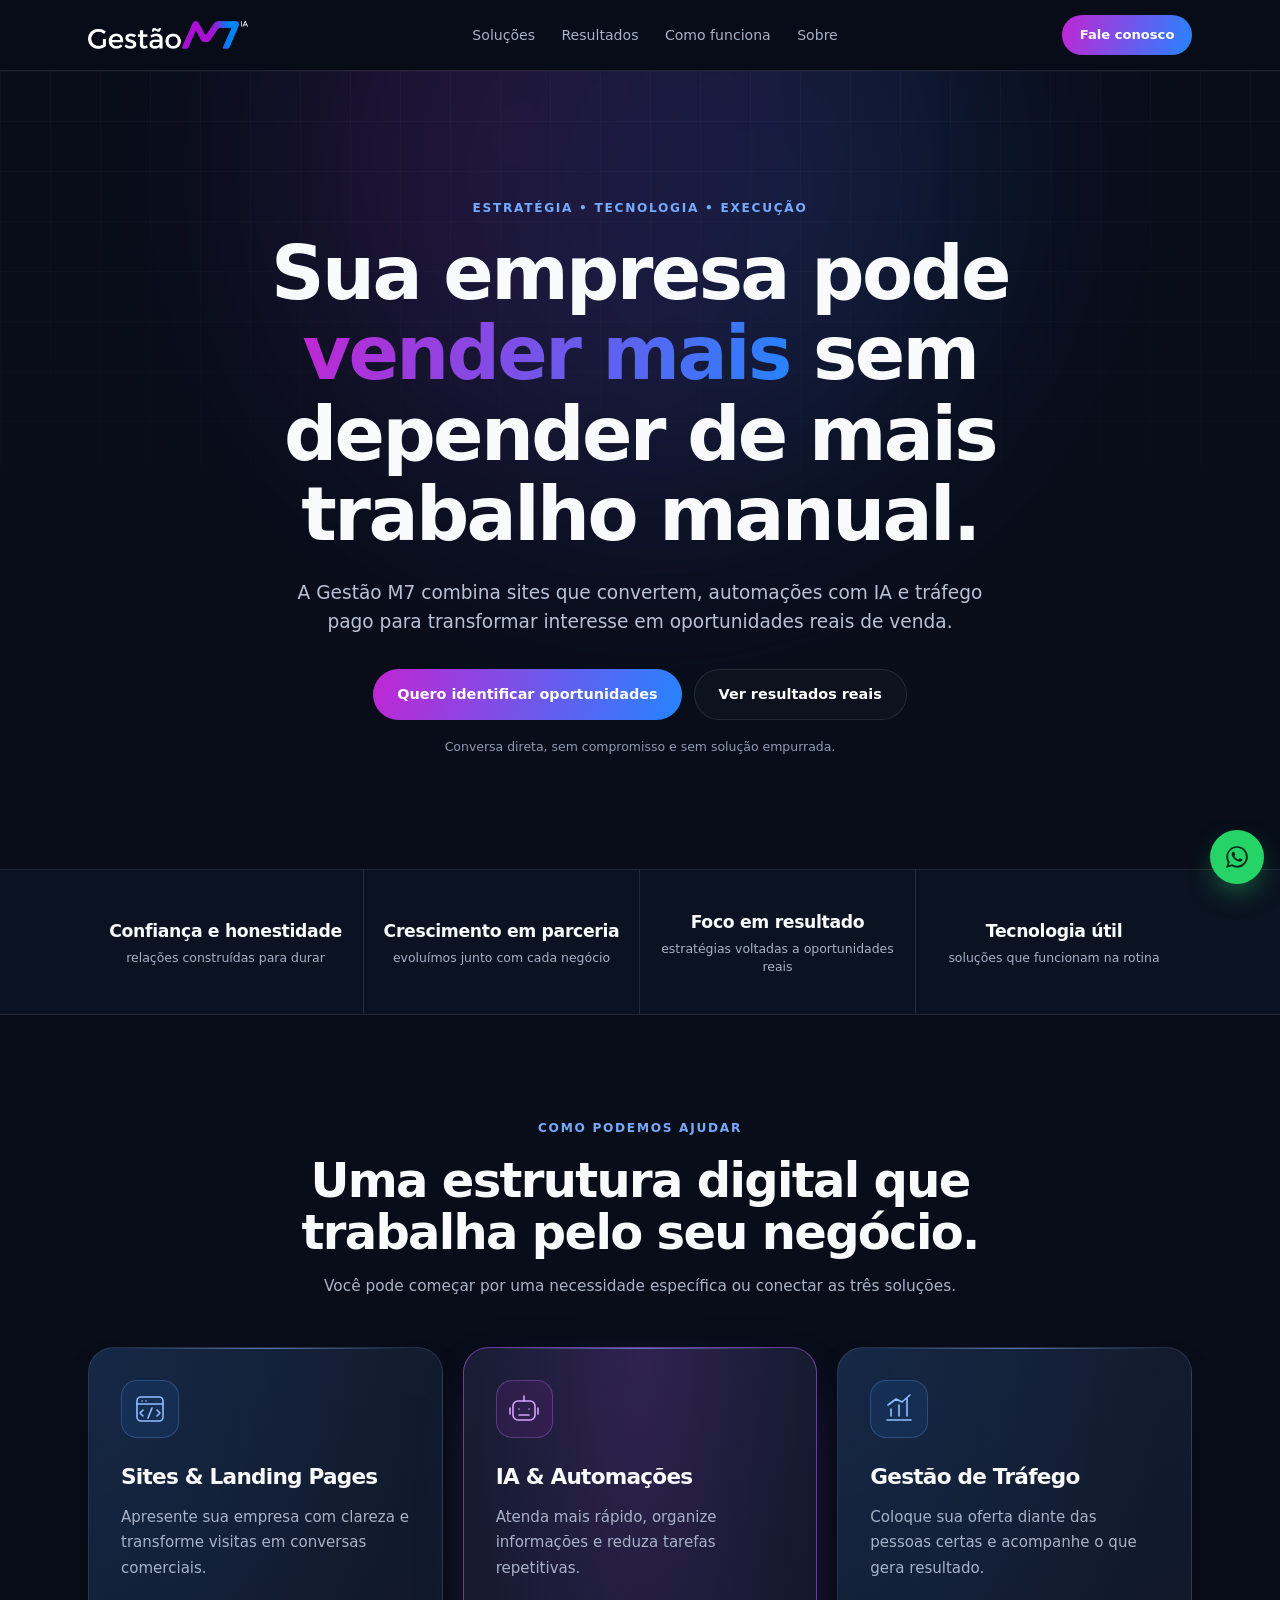
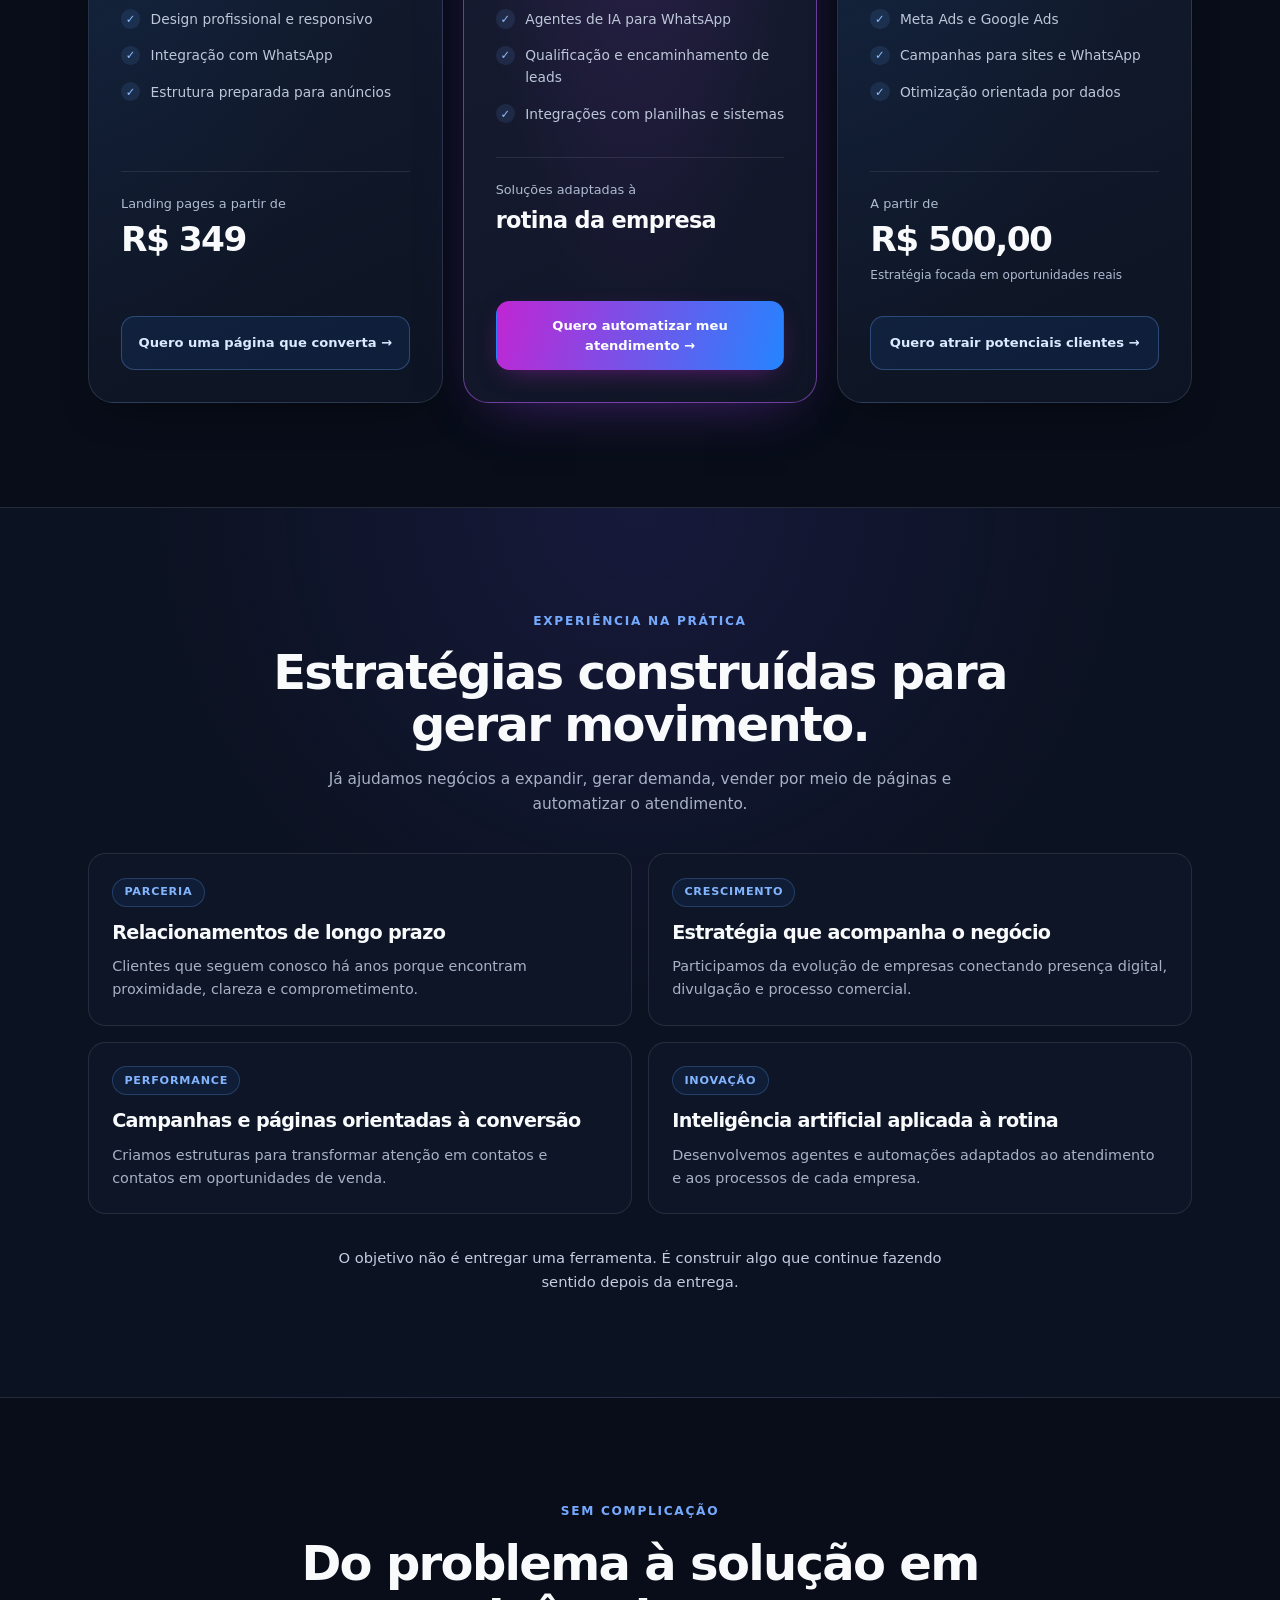
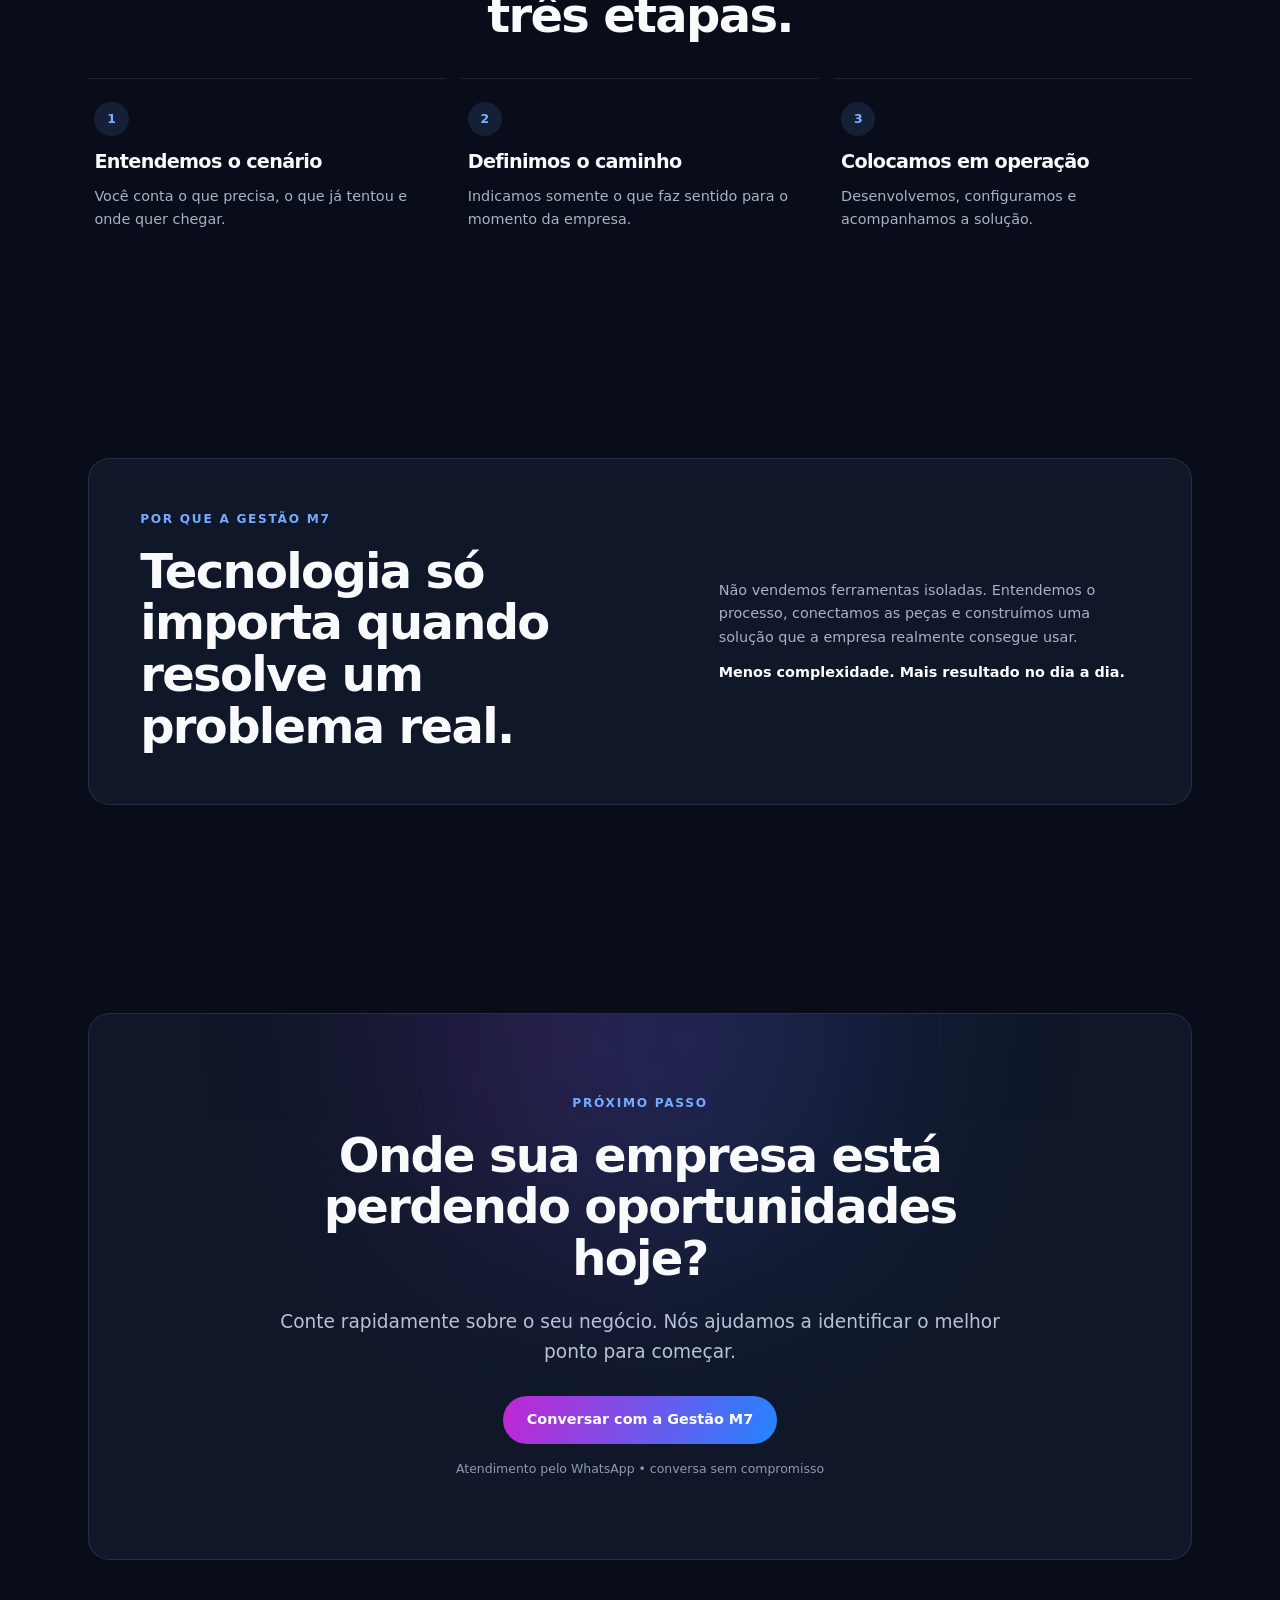
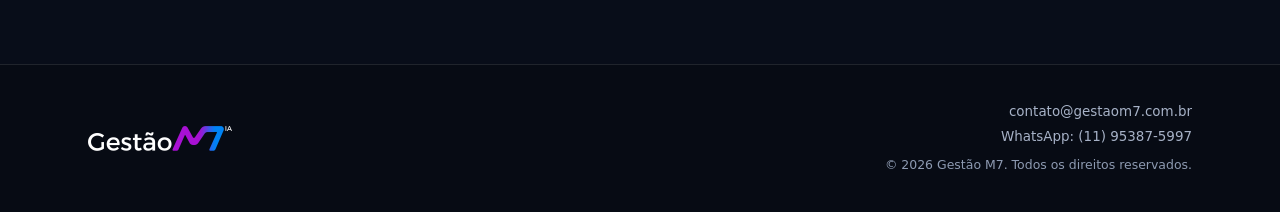
==== commit f926a34c: "Adicionar ícones e preço inicial de R$ 500,00 para tráfego" ====
--- a/index.html
+++ b/index.html
@@ -33,7 +33,7 @@
 
     <link rel="icon" type="image/png" href="/favicon.png" />
     <link rel="preload" href="/m7-logo.png" as="image" fetchpriority="high" />
-    <link rel="stylesheet" href="/styles.css?v=20260905" />
+    <link rel="stylesheet" href="/styles.css?v=20261008" />
     <script>document.documentElement.classList.add("js");</script>
     <script type="application/ld+json">
       {
@@ -117,7 +117,7 @@
         </div>
         <div class="grid grid-3 services-grid">
           <article class="card service-card">
-            <span class="icon" aria-hidden="true">01</span>
+            <span class="icon service-icon" aria-hidden="true"><svg viewBox="0 0 32 32" width="32" height="32" fill="none" stroke="currentColor" stroke-width="1.6" stroke-linecap="round" stroke-linejoin="round"><rect x="3" y="4" width="26" height="24" rx="4"/><path d="M3 11h26M8 8h.01M12 8h.01M9 17l-3 3 3 3M23 17l3 3-3 3M18 15l-4 10"/></svg></span>
             <h3>Sites & Landing Pages</h3>
             <p class="sub">Apresente sua empresa com clareza e transforme visitas em conversas comerciais.</p>
             <ul>
@@ -125,11 +125,11 @@
               <li>Integração com WhatsApp</li>
               <li>Estrutura preparada para anúncios</li>
             </ul>
-            <p class="service-highlight">Landing pages a partir de R$ 349</p>
+            <div class="service-offer"><p class="service-highlight">Landing pages a partir de <strong class="service-price">R$ 349</strong></p></div>
             <a class="text-link" data-wa="sites" href="#contato">Quero uma página que converta →</a>
           </article>
           <article class="card service-card featured">
-            <span class="icon" aria-hidden="true">02</span>
+            <span class="icon service-icon" aria-hidden="true"><svg viewBox="0 0 32 32" width="32" height="32" fill="none" stroke="currentColor" stroke-width="1.6" stroke-linecap="round" stroke-linejoin="round"><rect x="5" y="8" width="22" height="19" rx="5"/><path d="M16 3v5M11 16h.01M21 16h.01M11 22h10M2 15v6M30 15v6"/></svg></span>
             <h3>IA & Automações</h3>
             <p class="sub">Atenda mais rápido, organize informações e reduza tarefas repetitivas.</p>
             <ul>
@@ -137,11 +137,11 @@
               <li>Qualificação e encaminhamento de leads</li>
               <li>Integrações com planilhas e sistemas</li>
             </ul>
-            <p class="service-highlight">Soluções adaptadas à rotina da empresa</p>
+            <div class="service-offer"><p class="service-highlight">Soluções adaptadas à <strong class="service-custom">rotina da empresa</strong></p></div>
             <a class="text-link" data-wa="ia" href="#contato">Quero automatizar meu atendimento →</a>
           </article>
           <article class="card service-card">
-            <span class="icon" aria-hidden="true">03</span>
+            <span class="icon service-icon" aria-hidden="true"><svg viewBox="0 0 32 32" width="32" height="32" fill="none" stroke="currentColor" stroke-width="1.6" stroke-linecap="round" stroke-linejoin="round"><path d="M4 27h24M8 23v-7M16 23V12M24 23V5M5 12l8-6 6 3 8-7"/></svg></span>
             <h3>Gestão de Tráfego</h3>
             <p class="sub">Coloque sua oferta diante das pessoas certas e acompanhe o que gera resultado.</p>
             <ul>
@@ -149,7 +149,7 @@
               <li>Campanhas para sites e WhatsApp</li>
               <li>Otimização orientada por dados</li>
             </ul>
-            <p class="service-highlight">Estratégia focada em oportunidades reais</p>
+            <div class="service-offer"><p class="service-highlight">A partir de <strong class="service-price">R$ 500,00</strong></p><p class="service-offer-note">Estratégia focada em oportunidades reais</p></div>
             <a class="text-link" data-wa="trafego" href="#contato">Quero atrair potenciais clientes →</a>
           </article>
         </div>
--- a/styles.css
+++ b/styles.css
@@ -162,3 +162,64 @@
   *, *::before, *::after { animation: none !important; transition: none !important; }
   .js .reveal { opacity: 1; transform: none; }
 }
+
+/* Solution cards: conversion-focused layout, scoped to the services section. */
+#solucoes .section-heading { max-width: 50rem; margin-inline: auto; text-align: center; }
+#solucoes .section-heading .sub { margin-inline: auto; }
+#solucoes .services-grid { gap: 1.25rem; margin-top: 3rem; }
+#solucoes .service-card {
+  min-width: 0; padding: 2rem; border-radius: 1.6rem;
+  background: radial-gradient(ellipse at 0 0, rgba(37,132,255,.10), transparent 65%), linear-gradient(155deg, #141e32, #0d1423);
+  border: 1px solid rgba(160,180,215,.17);
+  box-shadow: 0 18px 45px -25px rgba(0,0,0,.7);
+  transition: transform .25s ease, border-color .25s ease, box-shadow .25s ease;
+}
+#solucoes .service-card::after {
+  content: ""; position: absolute; top: 0; left: 2rem; right: 2rem; height: 1px;
+  background: linear-gradient(90deg, transparent, rgba(125,177,255,.6), transparent); pointer-events: none;
+}
+#solucoes .service-card.featured {
+  border-color: rgba(177,91,242,.55);
+  background: radial-gradient(ellipse at 50% 0, rgba(168,65,222,.17), transparent 65%), linear-gradient(155deg, #191d35, #101526);
+  box-shadow: 0 20px 55px -30px rgba(150,62,230,.55);
+}
+#solucoes .service-card.featured::before { display: none; }
+#solucoes .service-icon {
+  width: 3.6rem; height: 3.6rem; margin-bottom: 1.65rem; border-radius: 1rem;
+  background: rgba(37,132,255,.10); border: 1px solid rgba(117,170,255,.25); color: #91beff;
+}
+#solucoes .featured .service-icon { background: rgba(192,38,211,.10); border-color: rgba(194,126,255,.3); color: #d2a5ff; }
+#solucoes h3 { font-size: 1.35rem; line-height: 1.25; letter-spacing: -.035em; }
+#solucoes .service-card > .sub { font-size: .94rem; line-height: 1.7; margin-top: .85rem; }
+#solucoes .service-card ul { gap: .9rem; margin: 1.65rem 0 2rem; font-size: .86rem; }
+#solucoes .service-card li { display: flex; align-items: flex-start; gap: .65rem; }
+#solucoes .service-card li::before {
+  display: inline-grid; flex: 0 0 1.2rem; height: 1.2rem; place-items: center;
+  margin: .1rem 0 0; border-radius: 50%; background: rgba(96,165,250,.12); font-size: .72rem; color: #91beff;
+}
+#solucoes .service-offer { margin-top: auto; border-top: 1px solid rgba(255,255,255,.09); padding-top: 1.4rem; min-height: 7.8rem; }
+#solucoes .service-highlight { margin: 0; font-size: .8rem; font-weight: 500; color: #aebbd1; }
+#solucoes .service-price { display: block; margin-top: .15rem; color: #f8fafc; font-size: 2.15rem; line-height: 1.3; font-weight: 750; letter-spacing: -.045em; }
+#solucoes .service-custom { display: block; max-width: 15rem; margin-top: .35rem; color: #f8fafc; font-size: 1.4rem; line-height: 1.3; letter-spacing: -.03em; }
+#solucoes .service-offer-note { margin: .25rem 0 0; color: #aebbd1; font-size: .75rem; }
+#solucoes .text-link {
+  display: flex; justify-content: center; align-items: center; text-align: center;
+  min-height: 3.4rem; width: 100%; padding: .85rem .75rem; margin-top: 1.25rem;
+  border-radius: .85rem; border: 1px solid rgba(117,170,255,.3); background: rgba(37,132,255,.10);
+  color: #dbeaff; font-size: .82rem; line-height: 1.5;
+  transition: background .2s ease, border-color .2s ease, box-shadow .2s ease;
+}
+#solucoes .featured .text-link { border-color: transparent; background: var(--gradient); color: white; box-shadow: 0 8px 28px -12px rgba(192,38,211,.6); }
+#solucoes .text-link:hover { background: rgba(37,132,255,.23); border-color: #75aaff; }
+#solucoes .featured .text-link:hover { background: var(--gradient); filter: brightness(1.12); }
+#solucoes .text-link:focus-visible { outline: 2px solid #b6d3ff; outline-offset: 4px; }
+@media (hover: hover) and (prefers-reduced-motion: no-preference) {
+  #solucoes .service-card:hover { transform: translateY(-6px); border-color: rgba(117,170,255,.55); box-shadow: 0 24px 50px -25px rgba(37,132,255,.25); }
+  #solucoes .service-card.featured:hover { border-color: #c28bff; }
+}
+@media (min-width: 900px) {
+  #solucoes .service-card > .sub { min-height: 4.8rem; }
+}
+@media (max-width: 420px) {
+  #solucoes .service-card { padding: 1.5rem; }
+}
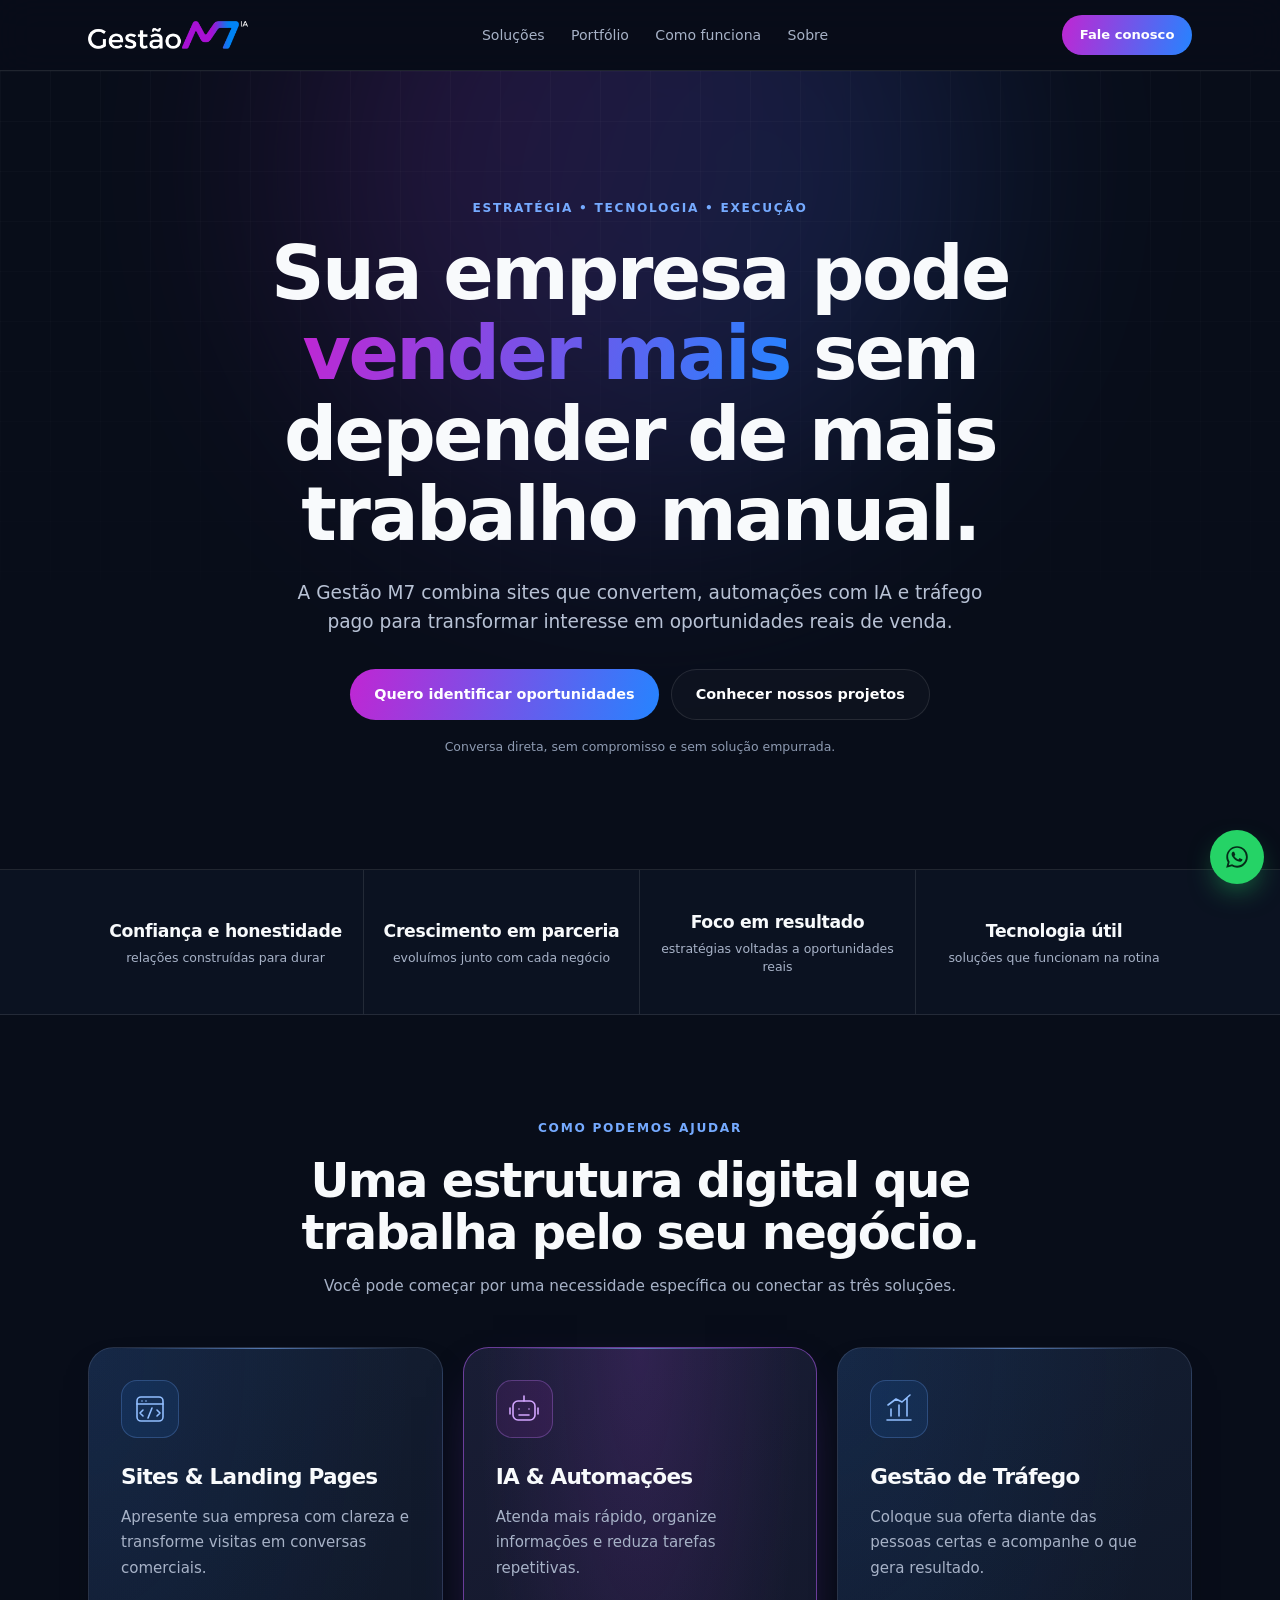
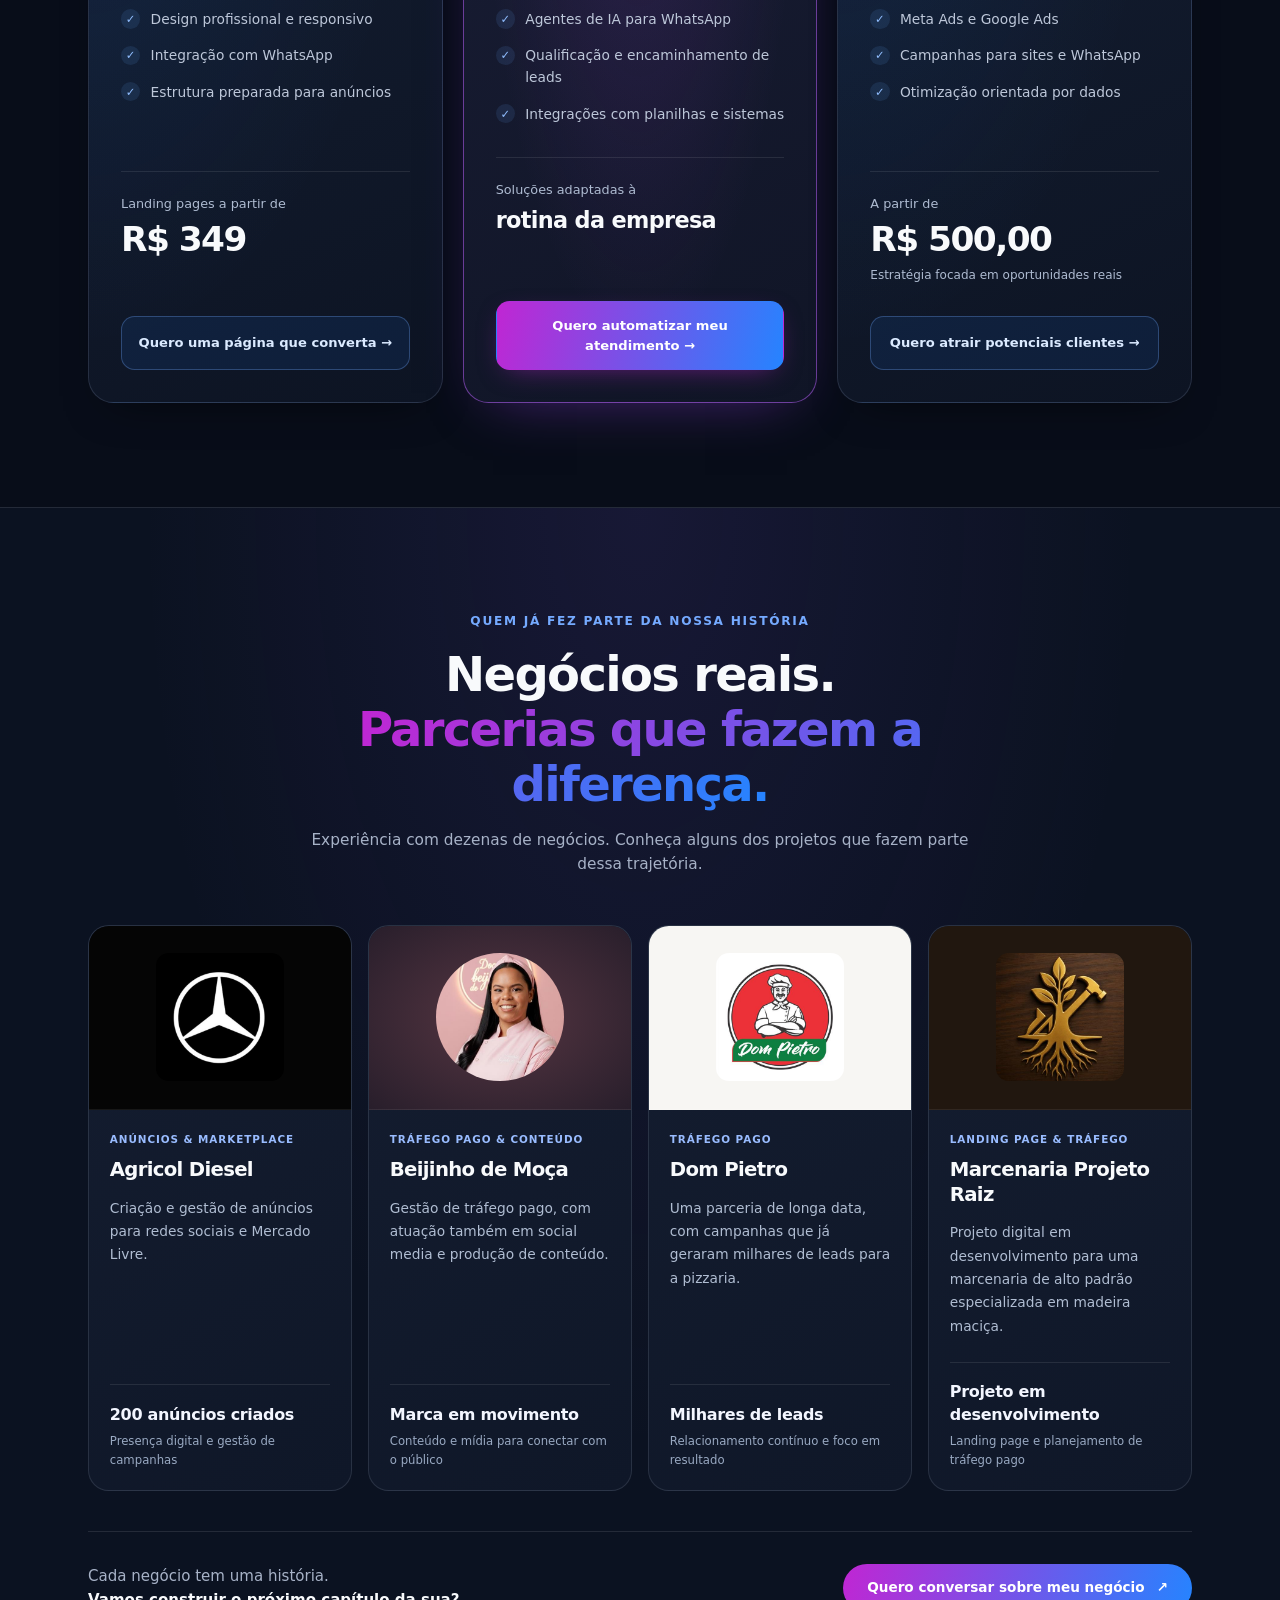
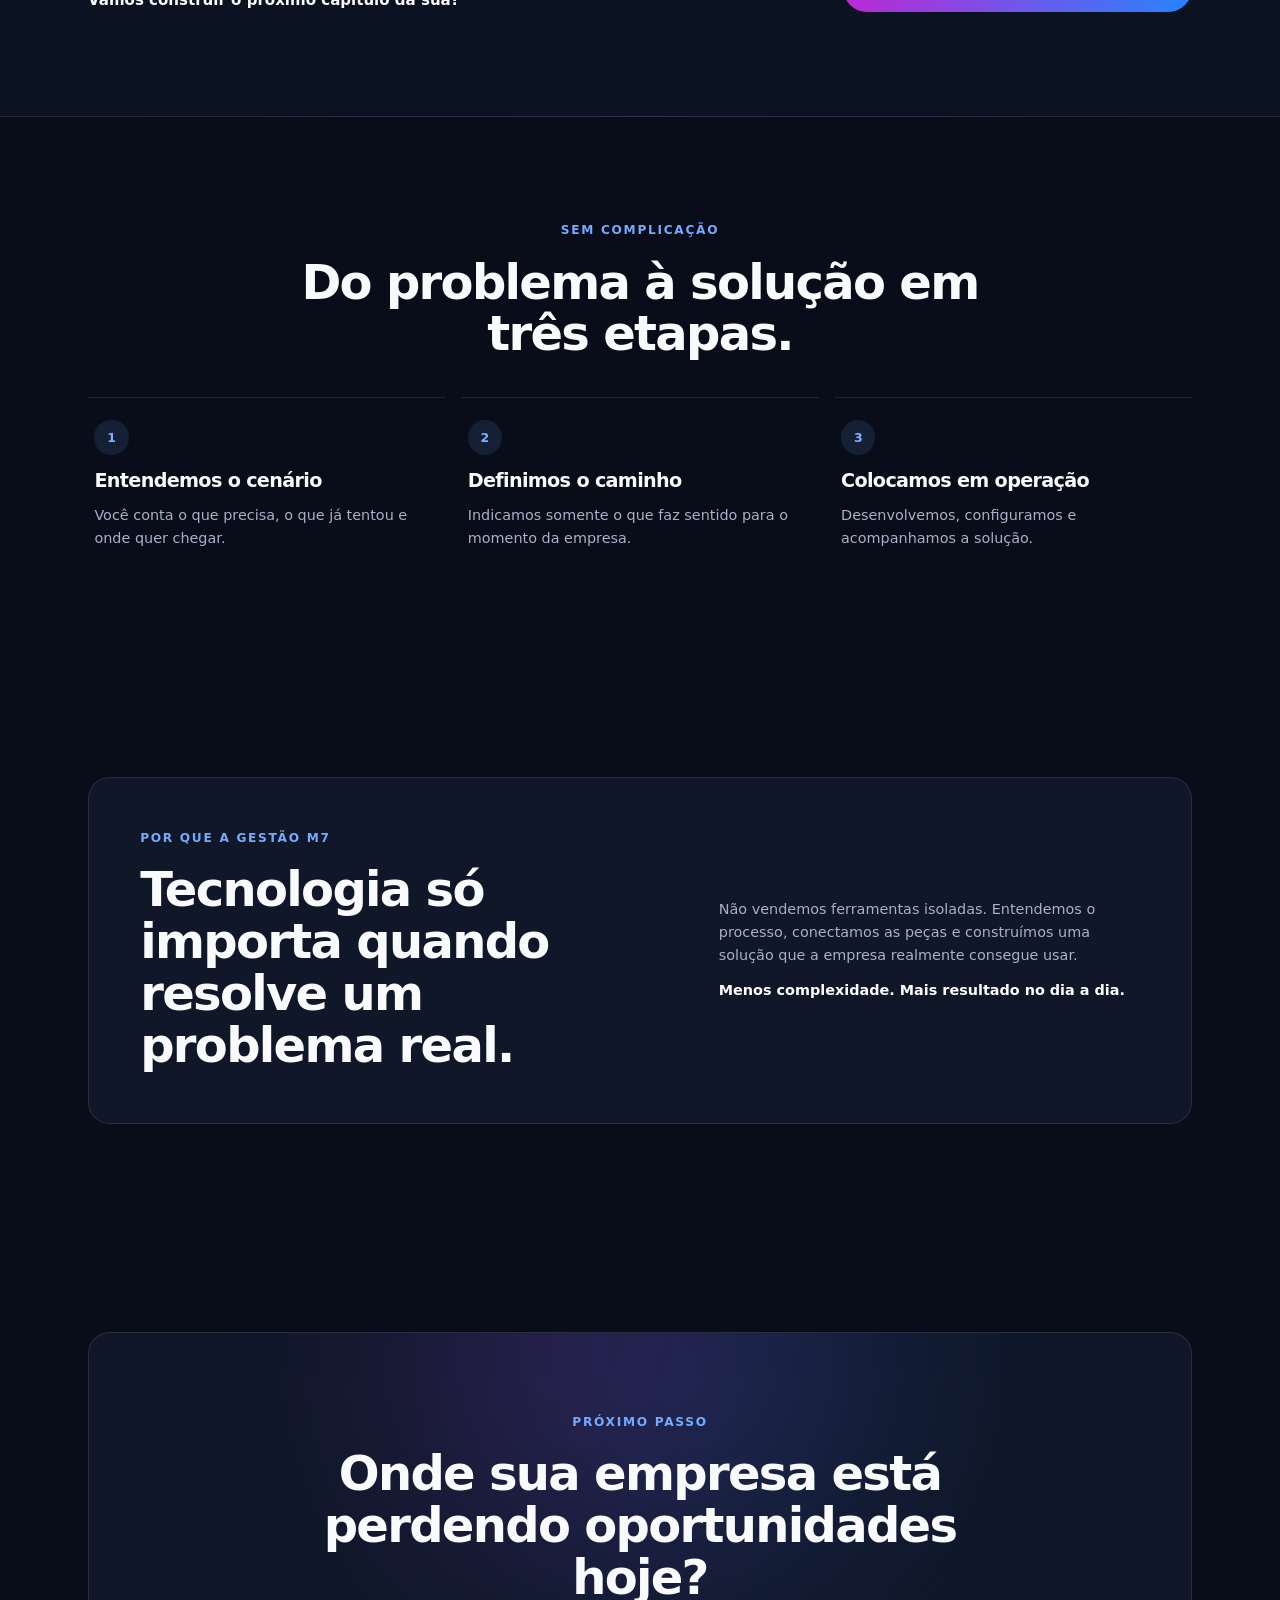
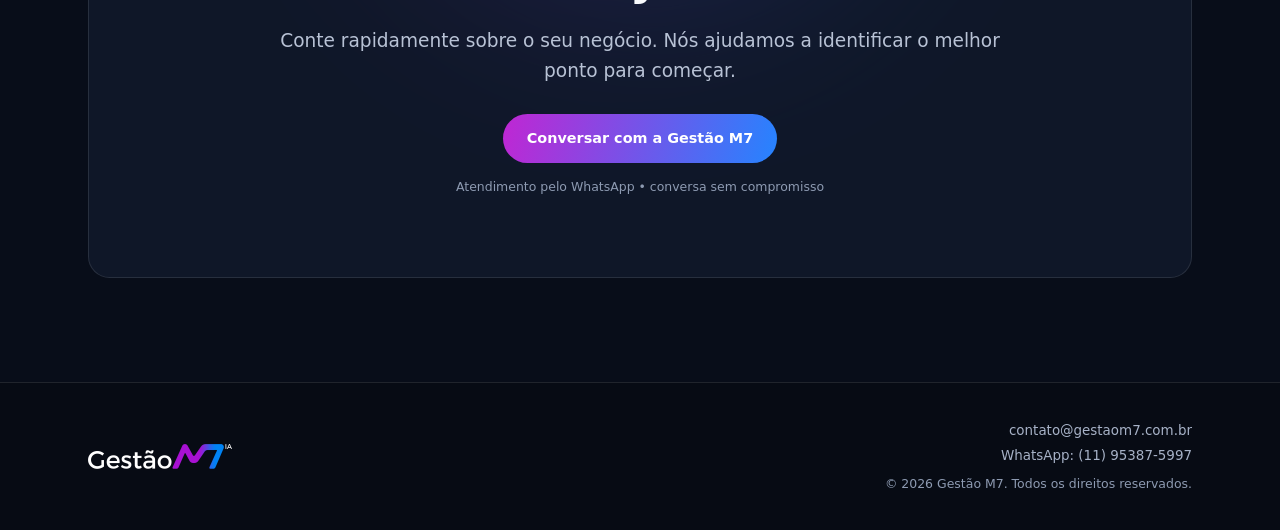
==== commit d9401bb6: "Adicionar portfólio com quatro projetos reais e imagens otimizadas" ====
--- a/index.html
+++ b/index.html
@@ -33,7 +33,7 @@
 
     <link rel="icon" type="image/png" href="/favicon.png" />
     <link rel="preload" href="/m7-logo.png" as="image" fetchpriority="high" />
-    <link rel="stylesheet" href="/styles.css?v=20261008" />
+    <link rel="stylesheet" href="/styles.css?v=20261104" />
     <script>document.documentElement.classList.add("js");</script>
     <script type="application/ld+json">
       {
@@ -69,7 +69,7 @@
         </a>
         <nav class="nav" id="menu-principal" aria-label="Navegação principal">
           <a href="#solucoes">Soluções</a>
-          <a href="#resultados">Resultados</a>
+          <a href="#portfolio">Portfólio</a>
           <a href="#processo">Como funciona</a>
           <a href="#sobre">Sobre</a>
         </nav>
@@ -94,7 +94,7 @@
           </p>
           <div class="hero-actions">
             <a class="btn btn-solid" data-wa="geral" href="#contato">Quero identificar oportunidades</a>
-            <a class="btn btn-outline" href="#resultados">Ver resultados reais</a>
+            <a class="btn btn-outline" href="#portfolio">Conhecer nossos projetos</a>
           </div>
           <p class="micro hero-micro">Conversa direta, sem compromisso e sem solução empurrada.</p>
         </div>
@@ -155,36 +155,75 @@
         </div>
       </section>
 
-      <section id="resultados" class="section results-section">
-        <div class="container reveal">
+      <section id="portfolio" class="section results-section portfolio-section" aria-labelledby="portfolio-heading">
+        <div class="container reveal" id="resultados">
           <div class="section-heading center">
-            <p class="eyebrow">EXPERIÊNCIA NA PRÁTICA</p>
-            <h2>Estratégias construídas para gerar movimento.</h2>
-            <p class="sub">Já ajudamos negócios a expandir, gerar demanda, vender por meio de páginas e automatizar o atendimento.</p>
-          </div>
-          <div class="grid grid-2 cases-grid">
-            <article class="case-card">
-              <span class="case-tag">Parceria</span>
-              <h3>Relacionamentos de longo prazo</h3>
-              <p>Clientes que seguem conosco há anos porque encontram proximidade, clareza e comprometimento.</p>
-            </article>
-            <article class="case-card">
-              <span class="case-tag">Crescimento</span>
-              <h3>Estratégia que acompanha o negócio</h3>
-              <p>Participamos da evolução de empresas conectando presença digital, divulgação e processo comercial.</p>
-            </article>
-            <article class="case-card">
-              <span class="case-tag">Performance</span>
-              <h3>Campanhas e páginas orientadas à conversão</h3>
-              <p>Criamos estruturas para transformar atenção em contatos e contatos em oportunidades de venda.</p>
-            </article>
-            <article class="case-card">
-              <span class="case-tag">Inovação</span>
-              <h3>Inteligência artificial aplicada à rotina</h3>
-              <p>Desenvolvemos agentes e automações adaptados ao atendimento e aos processos de cada empresa.</p>
-            </article>
-          </div>
-          <p class="results-note">O objetivo não é entregar uma ferramenta. É construir algo que continue fazendo sentido depois da entrega.</p>
+            <p class="eyebrow">QUEM JÁ FEZ PARTE DA NOSSA HISTÓRIA</p>
+            <h2 id="portfolio-heading">Negócios reais.<br /><span class="gradient">Parcerias que fazem a diferença.</span></h2>
+            <p class="sub">Experiência com dezenas de negócios. Conheça alguns dos projetos que fazem parte dessa trajetória.</p>
+          </div>
+          <div class="portfolio-grid">
+            <article class="portfolio-card">
+              <div class="portfolio-brand portfolio-brand--agricol">
+                <img src="/assets/portfolio/agricol-diesel.jpg" alt="" width="420" height="420" loading="lazy" decoding="async" />
+              </div>
+              <div class="portfolio-copy">
+                <p class="portfolio-service">Anúncios & marketplace</p>
+                <h3>Agricol Diesel</h3>
+                <p class="portfolio-description">Criação e gestão de anúncios para redes sociais e Mercado Livre.</p>
+                <div class="portfolio-result">
+                  <strong>200 anúncios criados</strong>
+                  <span>Presença digital e gestão de campanhas</span>
+                </div>
+              </div>
+            </article>
+            <article class="portfolio-card">
+              <div class="portfolio-brand portfolio-brand--beijinho">
+                <img src="/assets/portfolio/beijinho-de-moca.jpg" alt="" width="420" height="420" loading="lazy" decoding="async" />
+              </div>
+              <div class="portfolio-copy">
+                <p class="portfolio-service">Tráfego pago & conteúdo</p>
+                <h3>Beijinho de Moça</h3>
+                <p class="portfolio-description">Gestão de tráfego pago, com atuação também em social media e produção de conteúdo.</p>
+                <div class="portfolio-result">
+                  <strong>Marca em movimento</strong>
+                  <span>Conteúdo e mídia para conectar com o público</span>
+                </div>
+              </div>
+            </article>
+            <article class="portfolio-card">
+              <div class="portfolio-brand portfolio-brand--pietro">
+                <img src="/assets/portfolio/dom-pietro.jpg" alt="" width="420" height="420" loading="lazy" decoding="async" />
+              </div>
+              <div class="portfolio-copy">
+                <p class="portfolio-service">Tráfego pago</p>
+                <h3>Dom Pietro</h3>
+                <p class="portfolio-description">Uma parceria de longa data, com campanhas que já geraram milhares de leads para a pizzaria.</p>
+                <div class="portfolio-result">
+                  <strong>Milhares de leads</strong>
+                  <span>Relacionamento contínuo e foco em resultado</span>
+                </div>
+              </div>
+            </article>
+            <article class="portfolio-card">
+              <div class="portfolio-brand portfolio-brand--raiz">
+                <img src="/assets/portfolio/projeto-raiz.jpg" alt="" width="420" height="420" loading="lazy" decoding="async" />
+              </div>
+              <div class="portfolio-copy">
+                <p class="portfolio-service">Landing page & tráfego</p>
+                <h3>Marcenaria Projeto Raiz</h3>
+                <p class="portfolio-description">Projeto digital em desenvolvimento para uma marcenaria de alto padrão especializada em madeira maciça.</p>
+                <div class="portfolio-result">
+                  <strong>Projeto em desenvolvimento</strong>
+                  <span>Landing page e planejamento de tráfego pago</span>
+                </div>
+              </div>
+            </article>
+          </div>
+          <div class="portfolio-footer">
+            <p>Cada negócio tem uma história.<br /><strong>Vamos construir o próximo capítulo da sua?</strong></p>
+            <a class="btn btn-solid" data-wa="geral" href="#contato">Quero conversar sobre meu negócio <span aria-hidden="true">↗</span></a>
+          </div>
         </div>
       </section>
 
--- a/styles.css
+++ b/styles.css
@@ -223,3 +223,34 @@
 @media (max-width: 420px) {
   #solucoes .service-card { padding: 1.5rem; }
 }
+
+/* Real projects and client experience. */
+.portfolio-section { background: radial-gradient(ellipse at 50% 0, rgba(104,65,189,.13), transparent 55%), #0b1221; }
+.portfolio-section .section-heading { max-width: 52rem; }
+.portfolio-section h2 { line-height: 1.14; }
+.portfolio-grid { display: grid; gap: 1.25rem; margin-top: 3rem; }
+.portfolio-card { min-width: 0; overflow: hidden; border: 1px solid rgba(167,178,199,.16); border-radius: 1.3rem; background: linear-gradient(150deg, #141d30, #0f1728); display: flex; flex-direction: column; }
+.portfolio-brand { display: grid; place-items: center; height: 11.5rem; border-bottom: 1px solid rgba(255,255,255,.07); background: #101725; }
+.portfolio-brand img { width: 8rem; height: 8rem; object-fit: contain; border-radius: .8rem; }
+.portfolio-brand--agricol { background: #050505; }
+.portfolio-brand--beijinho { background: radial-gradient(ellipse at center, #563642, #281e2b); }
+.portfolio-brand--beijinho img { border-radius: 50%; }
+.portfolio-brand--pietro { background: #f7f6f3; }
+.portfolio-brand--raiz { background: #21170f; }
+.portfolio-copy { display: flex; flex: 1; flex-direction: column; padding: 1.4rem; }
+.portfolio-service { margin: 0 0 .7rem; color: #99bcff; font-size: .65rem; font-weight: 700; letter-spacing: .09em; text-transform: uppercase; }
+.portfolio-card h3 { font-size: 1.23rem; line-height: 1.25; }
+.portfolio-description { margin: .85rem 0 1.5rem; color: #b0bdd2; font-size: .86rem; line-height: 1.7; }
+.portfolio-result { margin-top: auto; padding-top: 1.15rem; border-top: 1px solid rgba(255,255,255,.09); }
+.portfolio-result strong { display: block; color: #f3f6ff; font-size: 1rem; line-height: 1.4; letter-spacing: -.02em; }
+.portfolio-result span { display: block; margin-top: .35rem; color: #99a9c2; font-size: .73rem; line-height: 1.6; }
+.portfolio-footer { display: flex; flex-direction: column; align-items: center; gap: 1.25rem; margin-top: 2.5rem; padding-top: 2rem; border-top: 1px solid var(--border); text-align: center; }
+.portfolio-footer p { margin: 0; color: #a7b2c7; font-size: .94rem; }
+.portfolio-footer strong { color: #f8fafc; font-weight: 600; }
+.portfolio-footer .btn { gap: .75rem; max-width: 100%; text-align: center; font-size: .85rem; }
+@media (min-width: 640px) { .portfolio-grid { grid-template-columns: repeat(2, minmax(0, 1fr)); } }
+@media (min-width: 1100px) {
+  .portfolio-grid { grid-template-columns: repeat(4, minmax(0, 1fr)); gap: 1rem; }
+  .portfolio-copy { padding: 1.3rem; }
+  .portfolio-footer { flex-direction: row; justify-content: space-between; text-align: left; }
+}
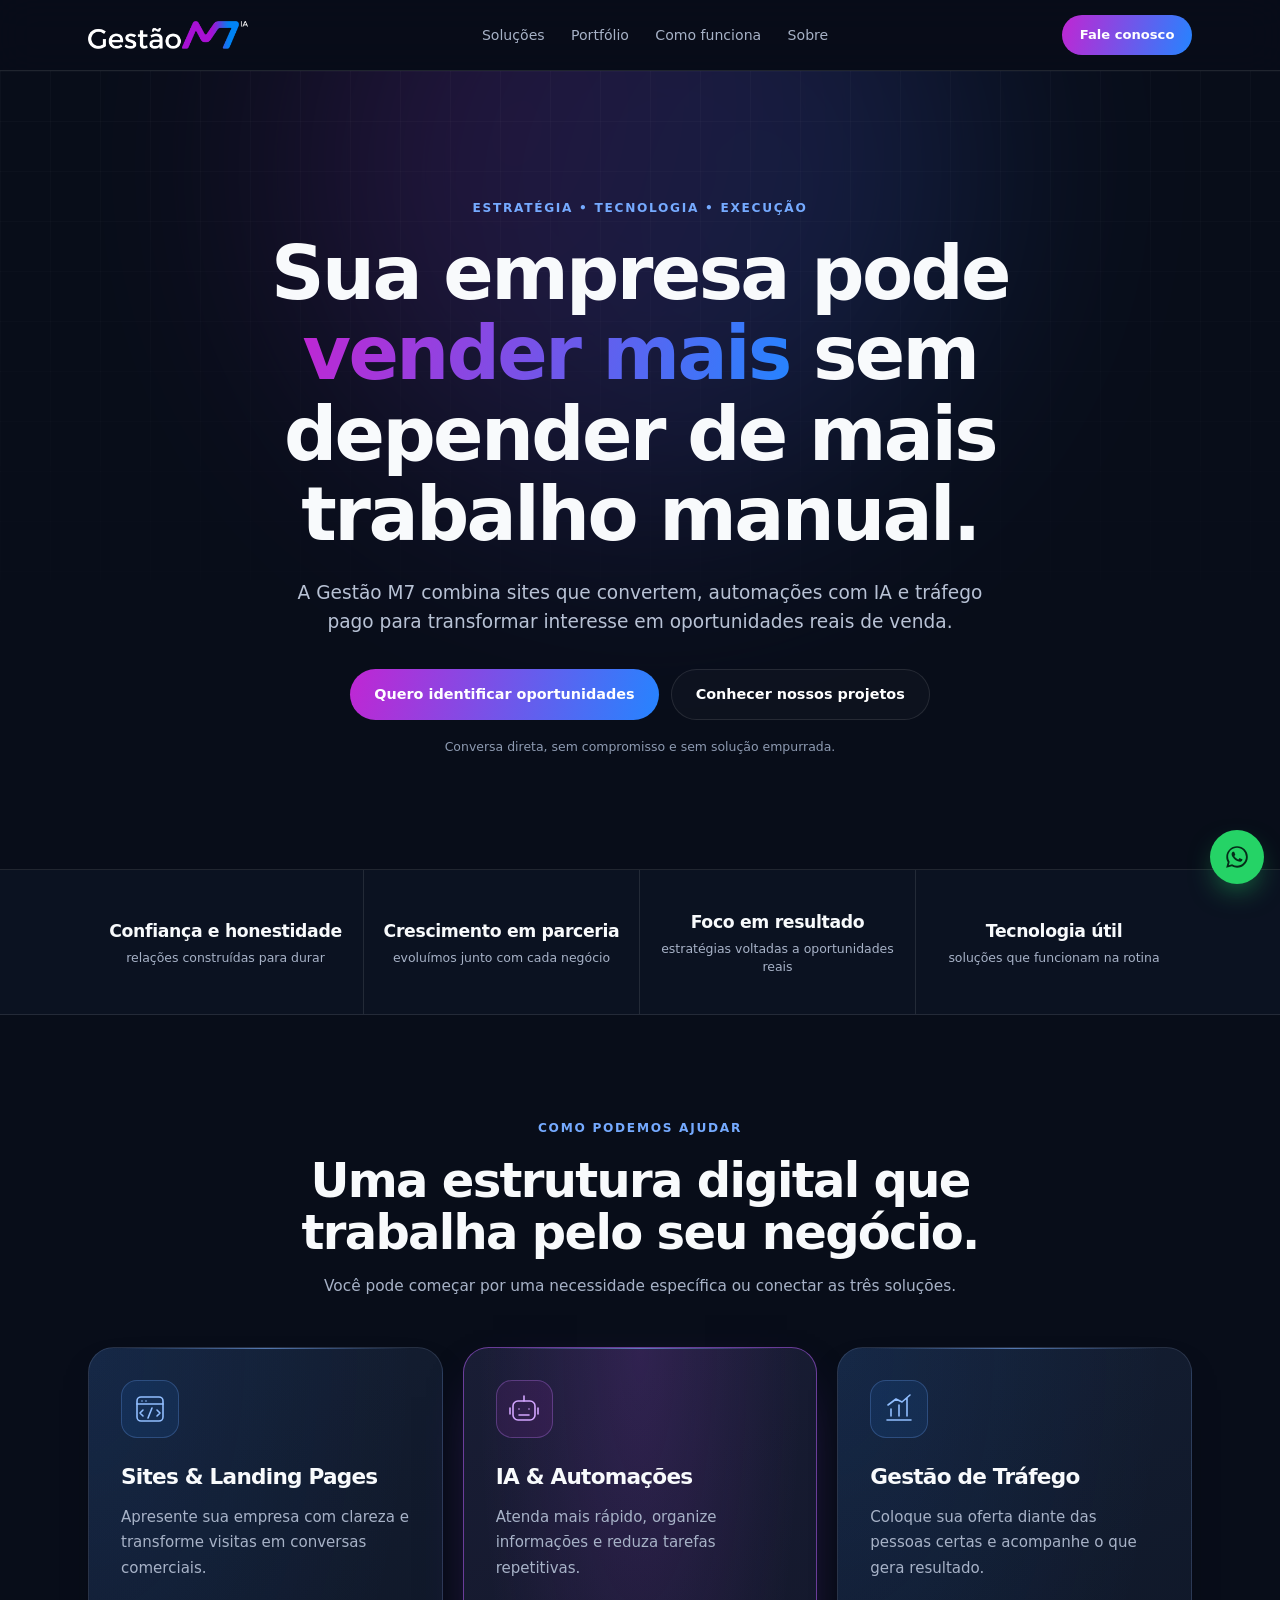
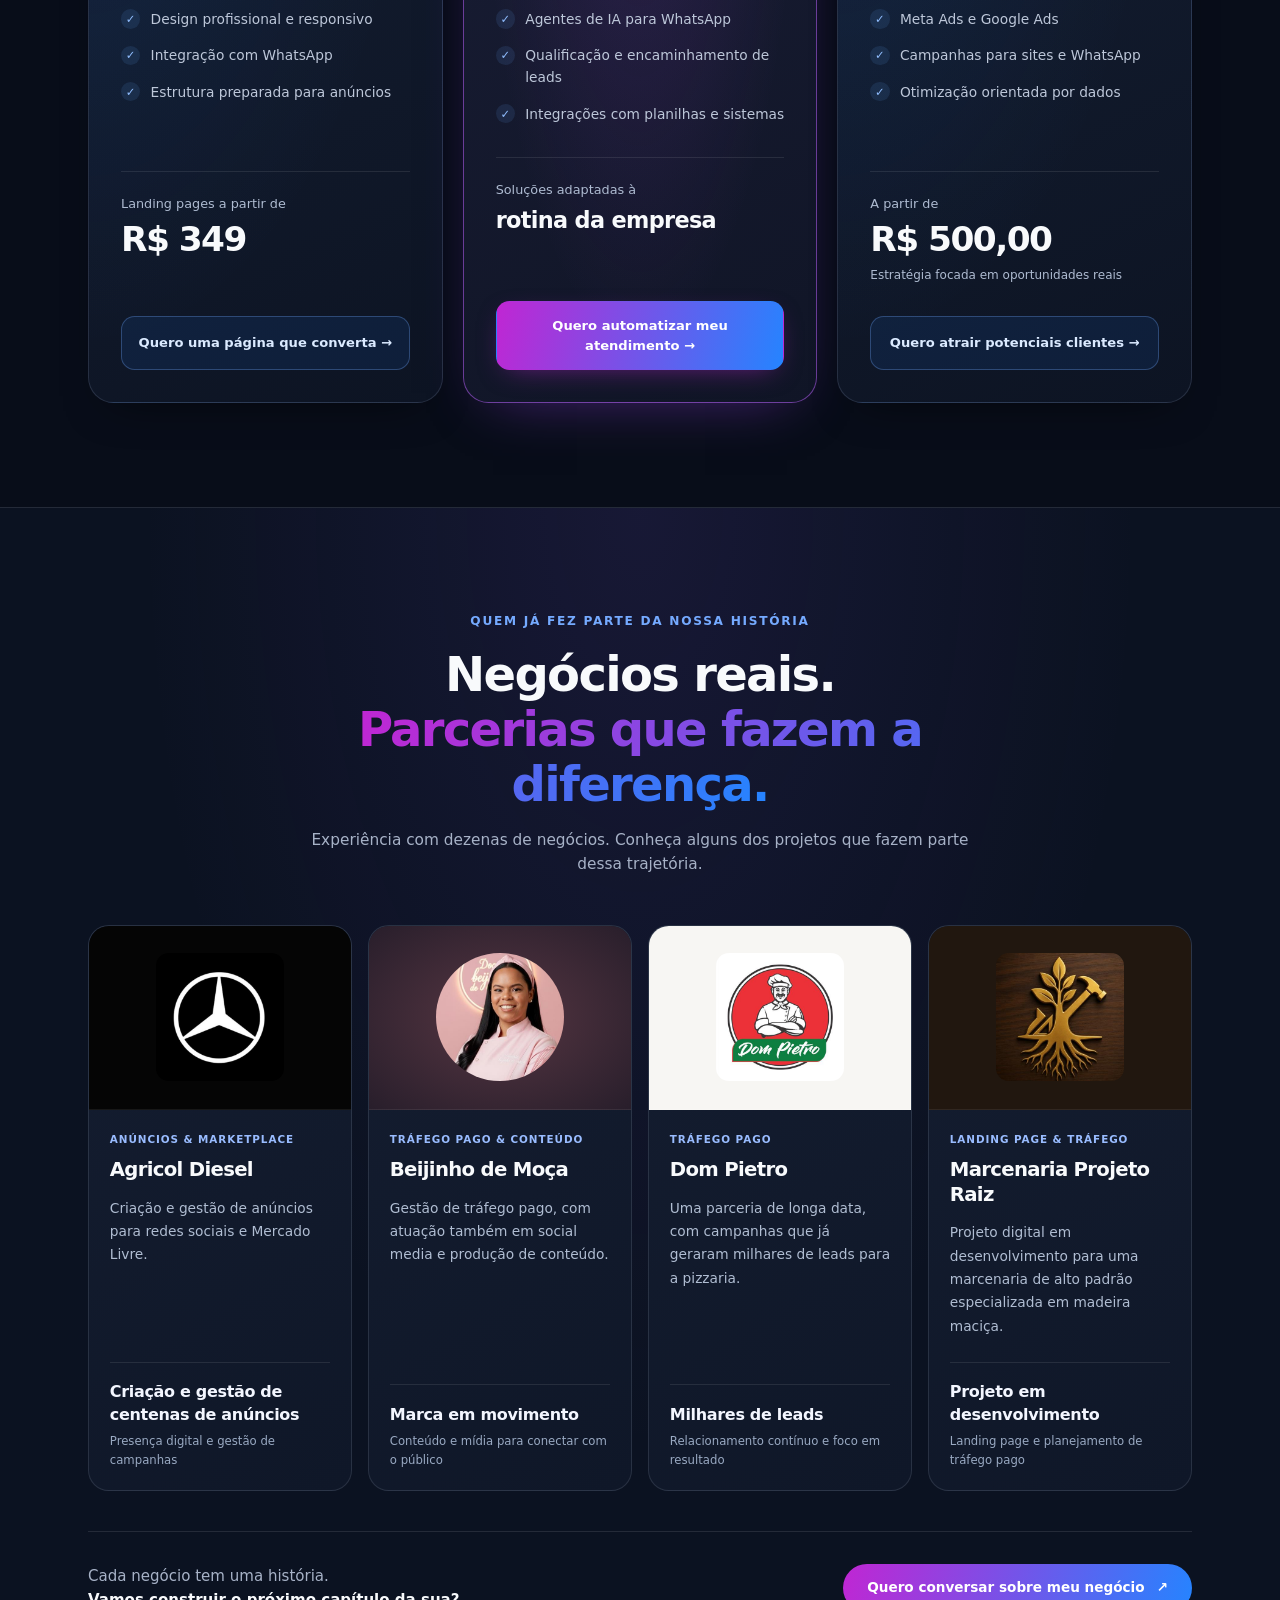
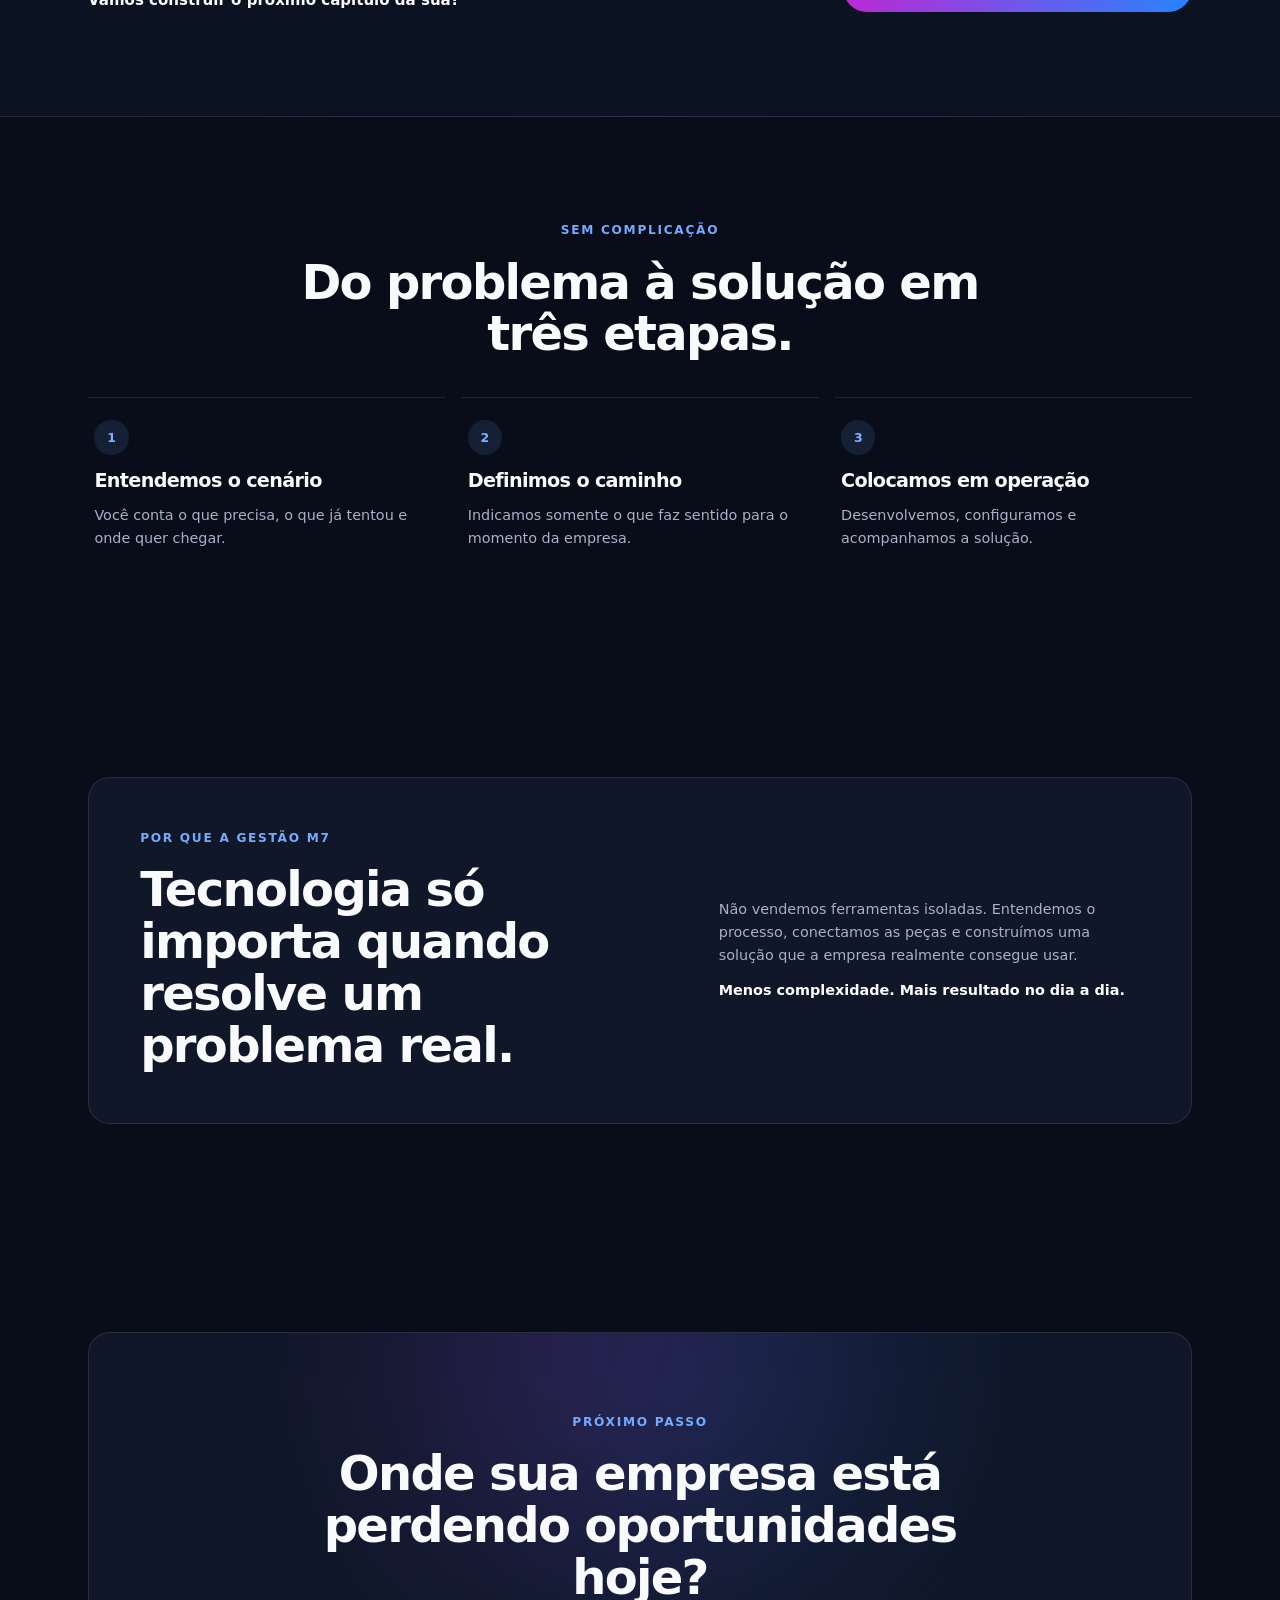
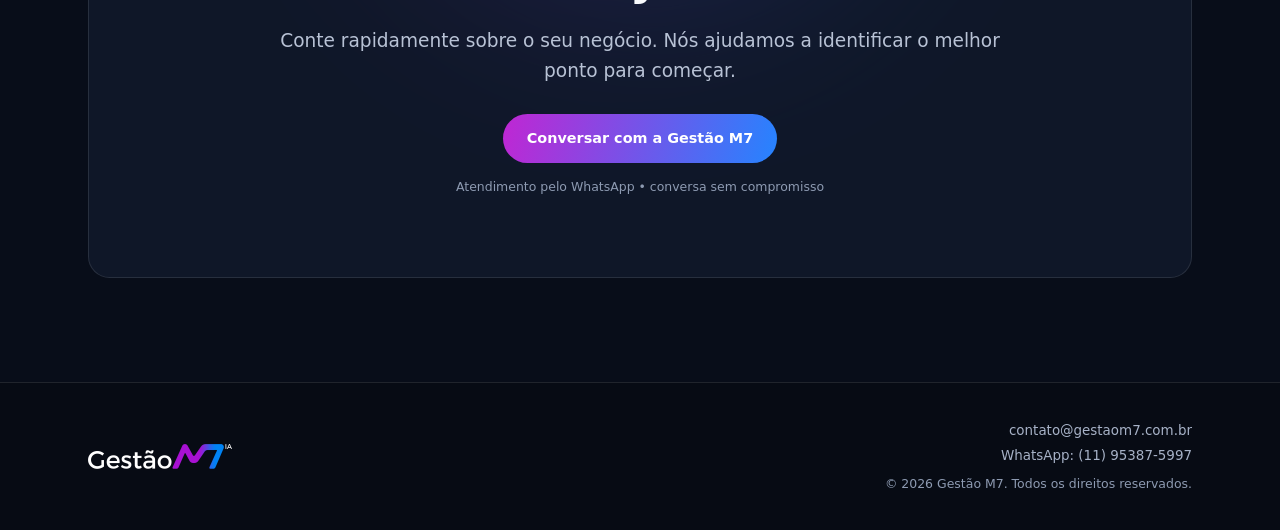
==== commit 2105cdb5: "Ajustar destaque da Agricol para criação e gestão de centenas de anúncios" ====
--- a/index.html
+++ b/index.html
@@ -172,7 +172,7 @@
                 <h3>Agricol Diesel</h3>
                 <p class="portfolio-description">Criação e gestão de anúncios para redes sociais e Mercado Livre.</p>
                 <div class="portfolio-result">
-                  <strong>200 anúncios criados</strong>
+                  <strong>Criação e gestão de centenas de anúncios</strong>
                   <span>Presença digital e gestão de campanhas</span>
                 </div>
               </div>
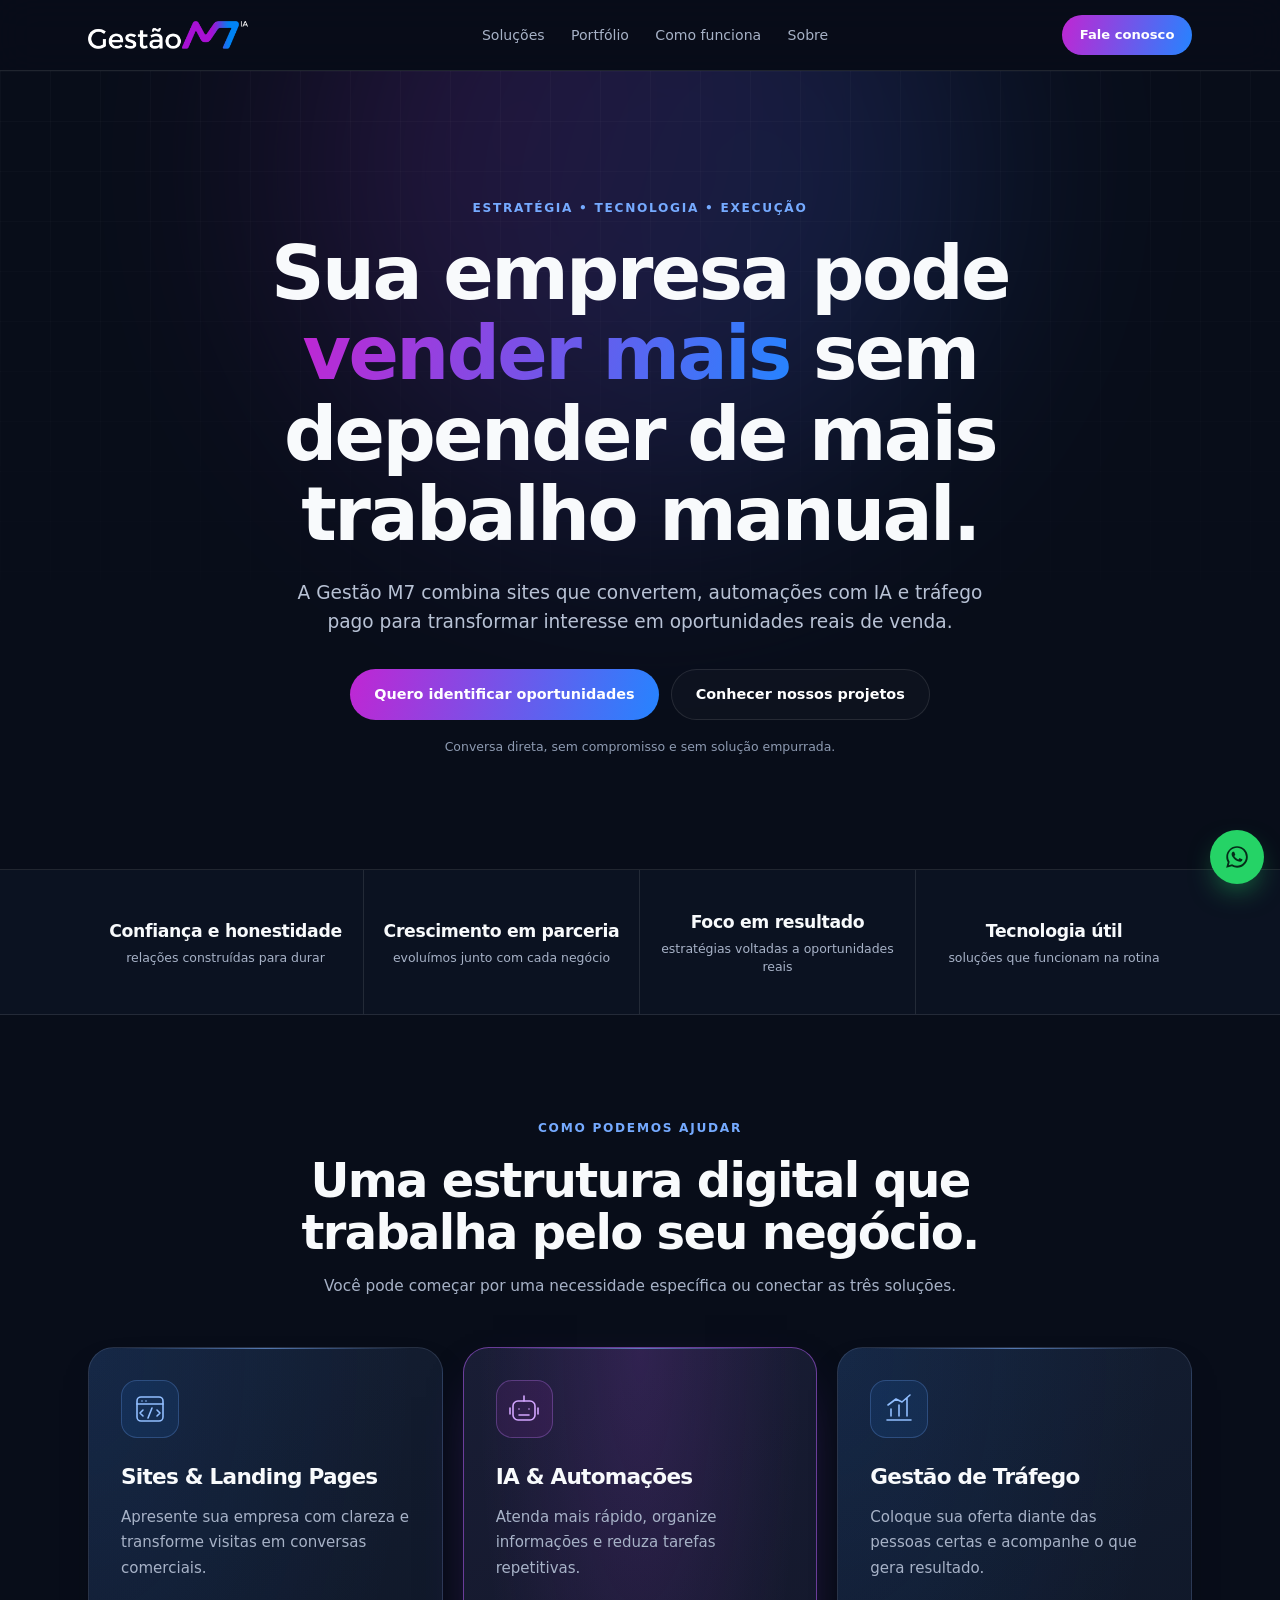
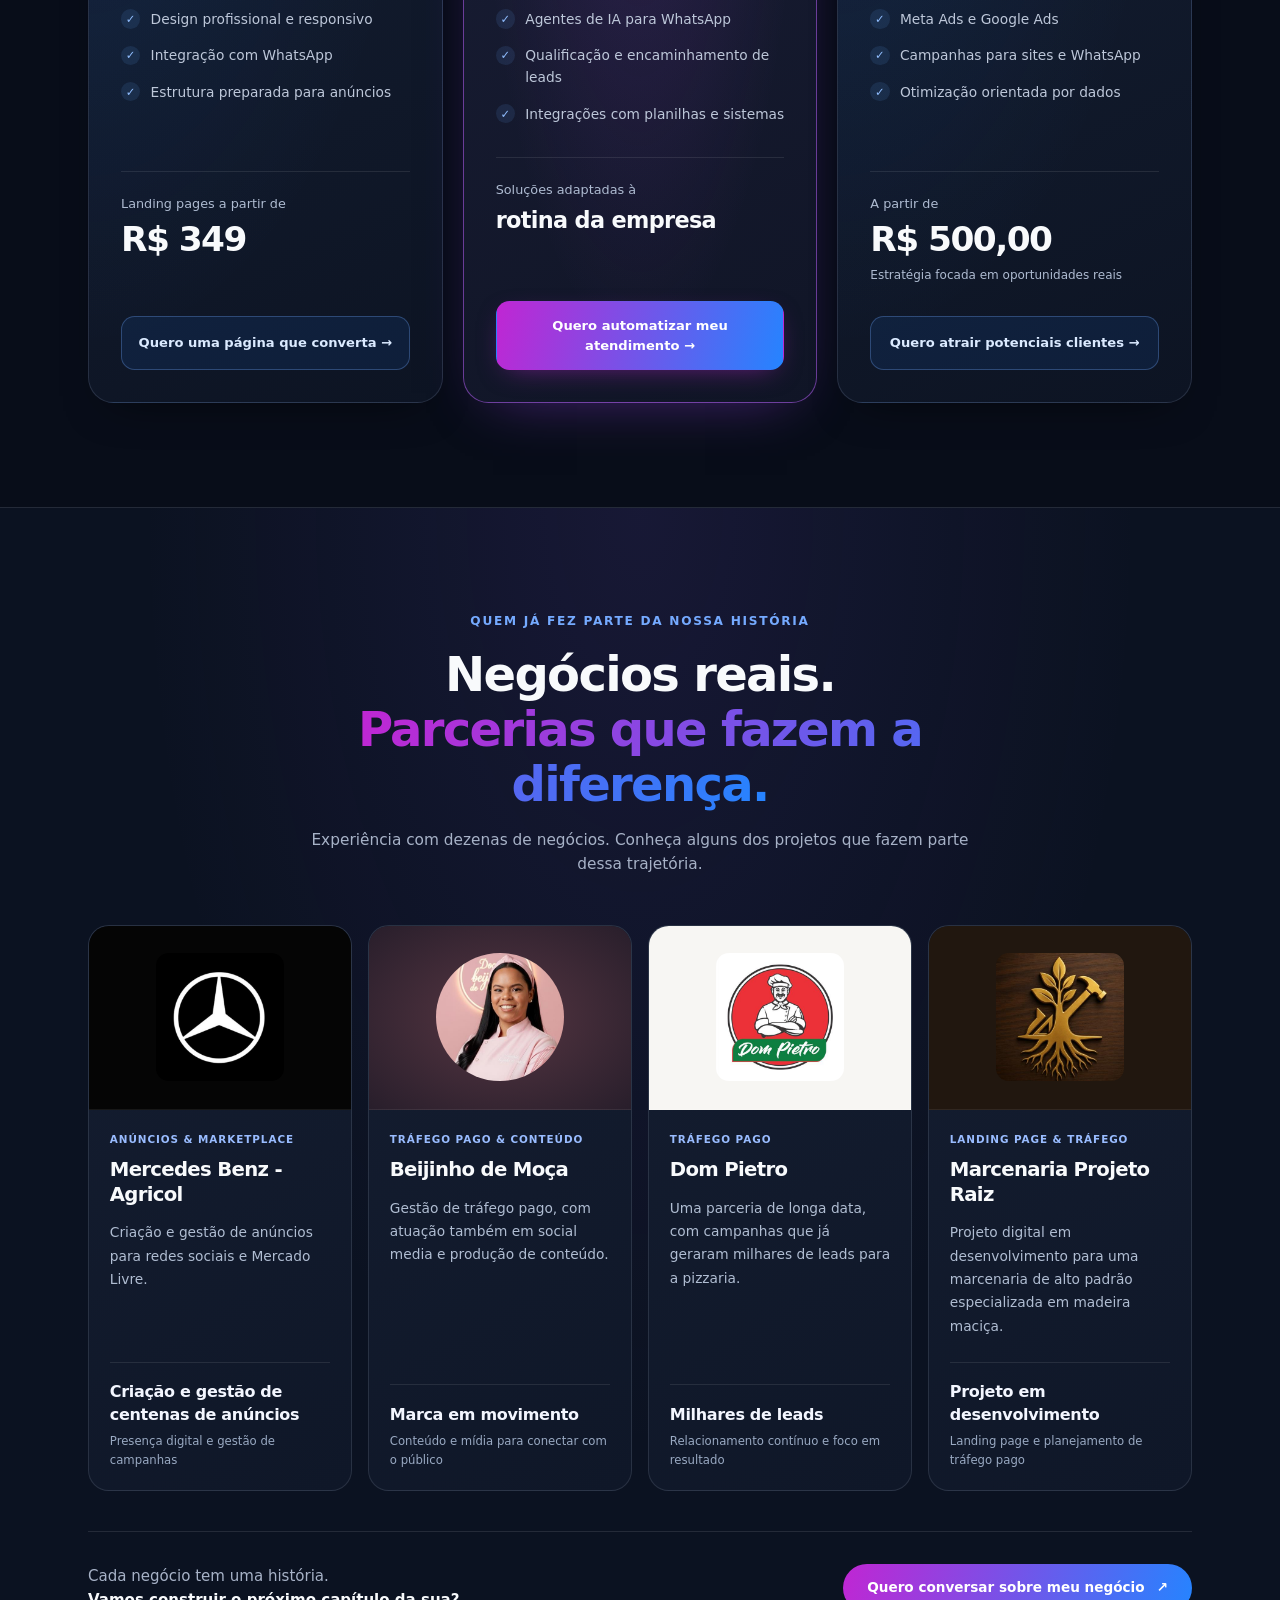
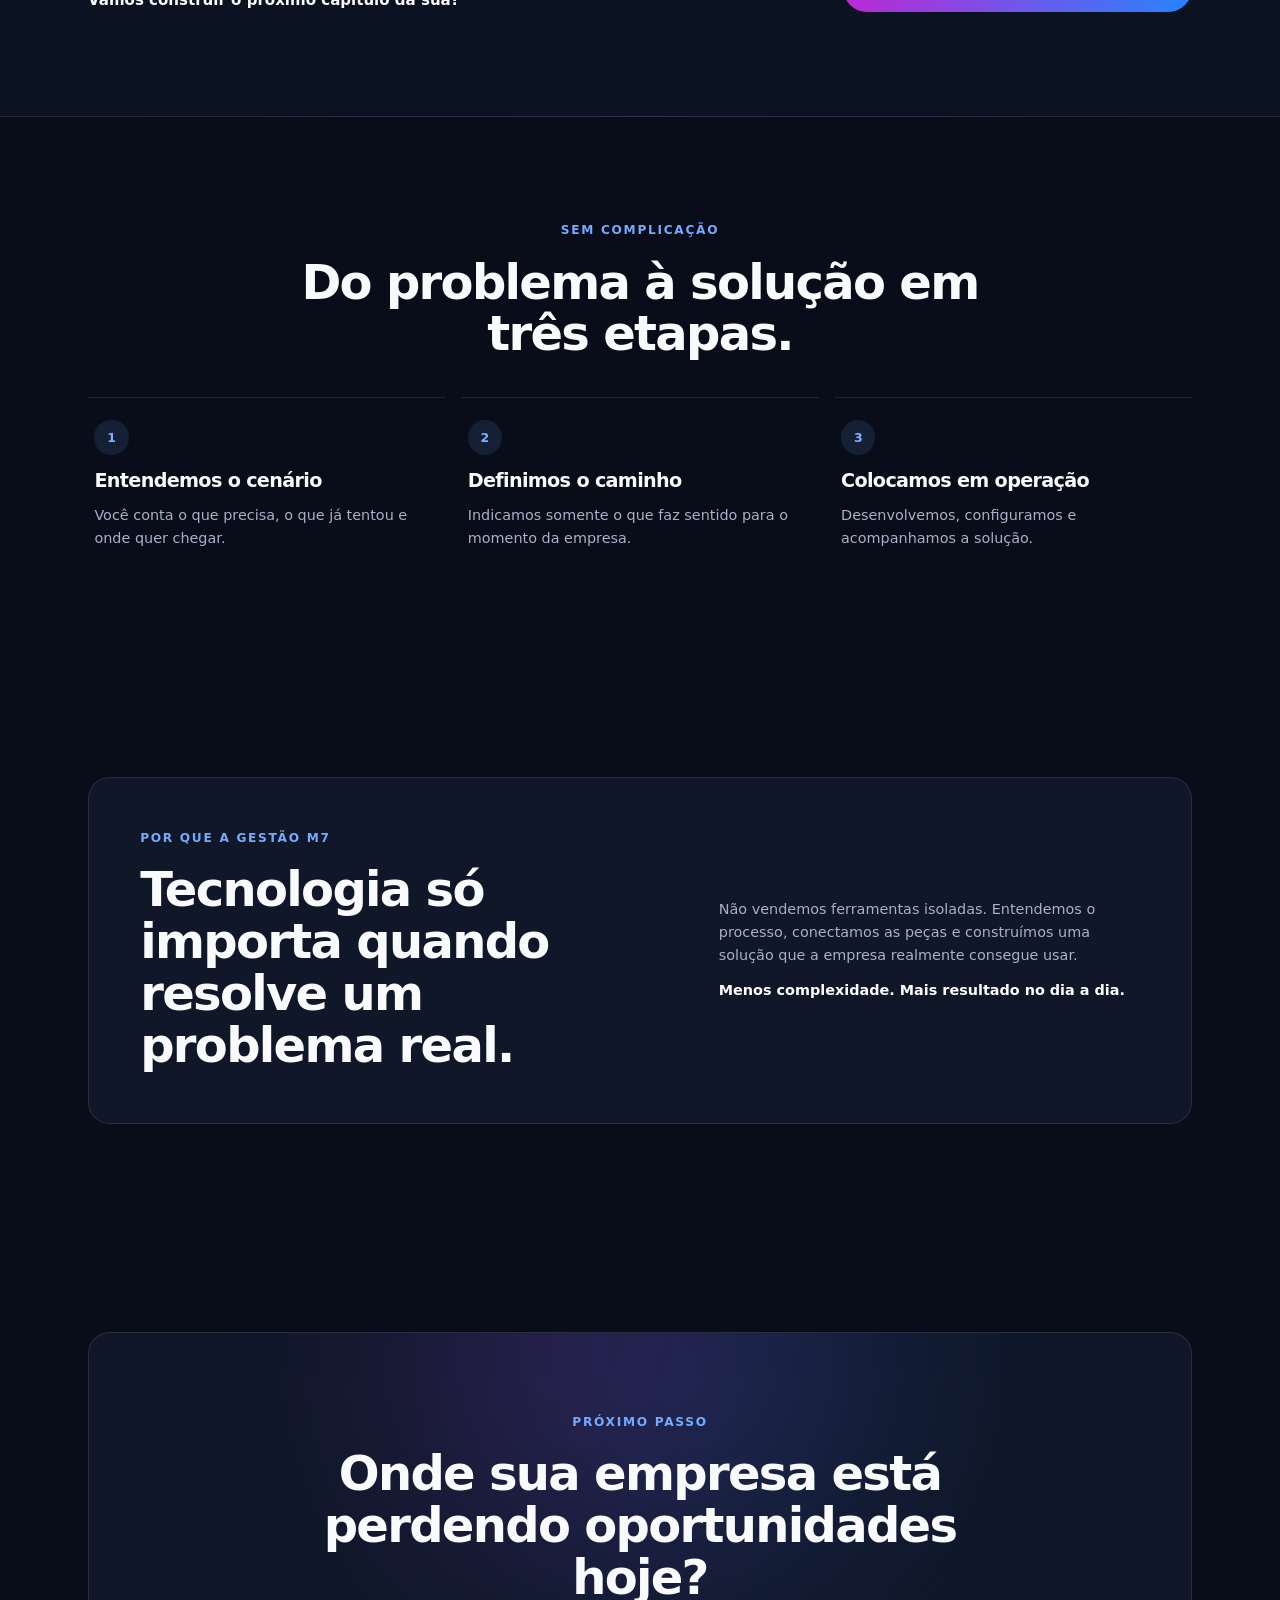
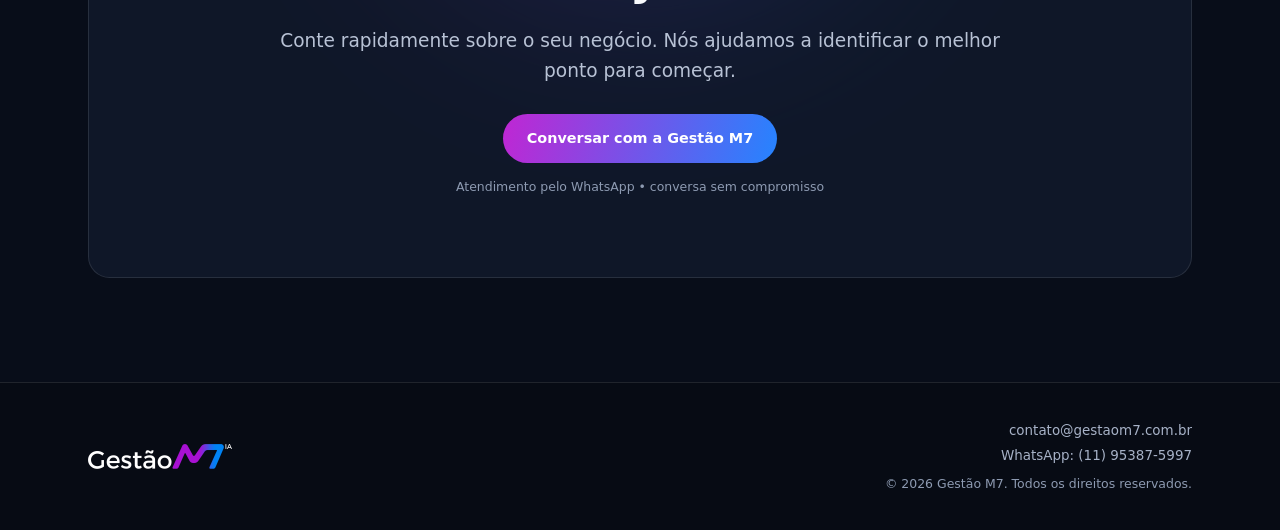
==== commit 1825c38e: "Atualizar título do projeto para Mercedes Benz - Agricol" ====
--- a/index.html
+++ b/index.html
@@ -169,7 +169,7 @@
               </div>
               <div class="portfolio-copy">
                 <p class="portfolio-service">Anúncios & marketplace</p>
-                <h3>Agricol Diesel</h3>
+                <h3>Mercedes Benz - Agricol</h3>
                 <p class="portfolio-description">Criação e gestão de anúncios para redes sociais e Mercado Livre.</p>
                 <div class="portfolio-result">
                   <strong>Criação e gestão de centenas de anúncios</strong>
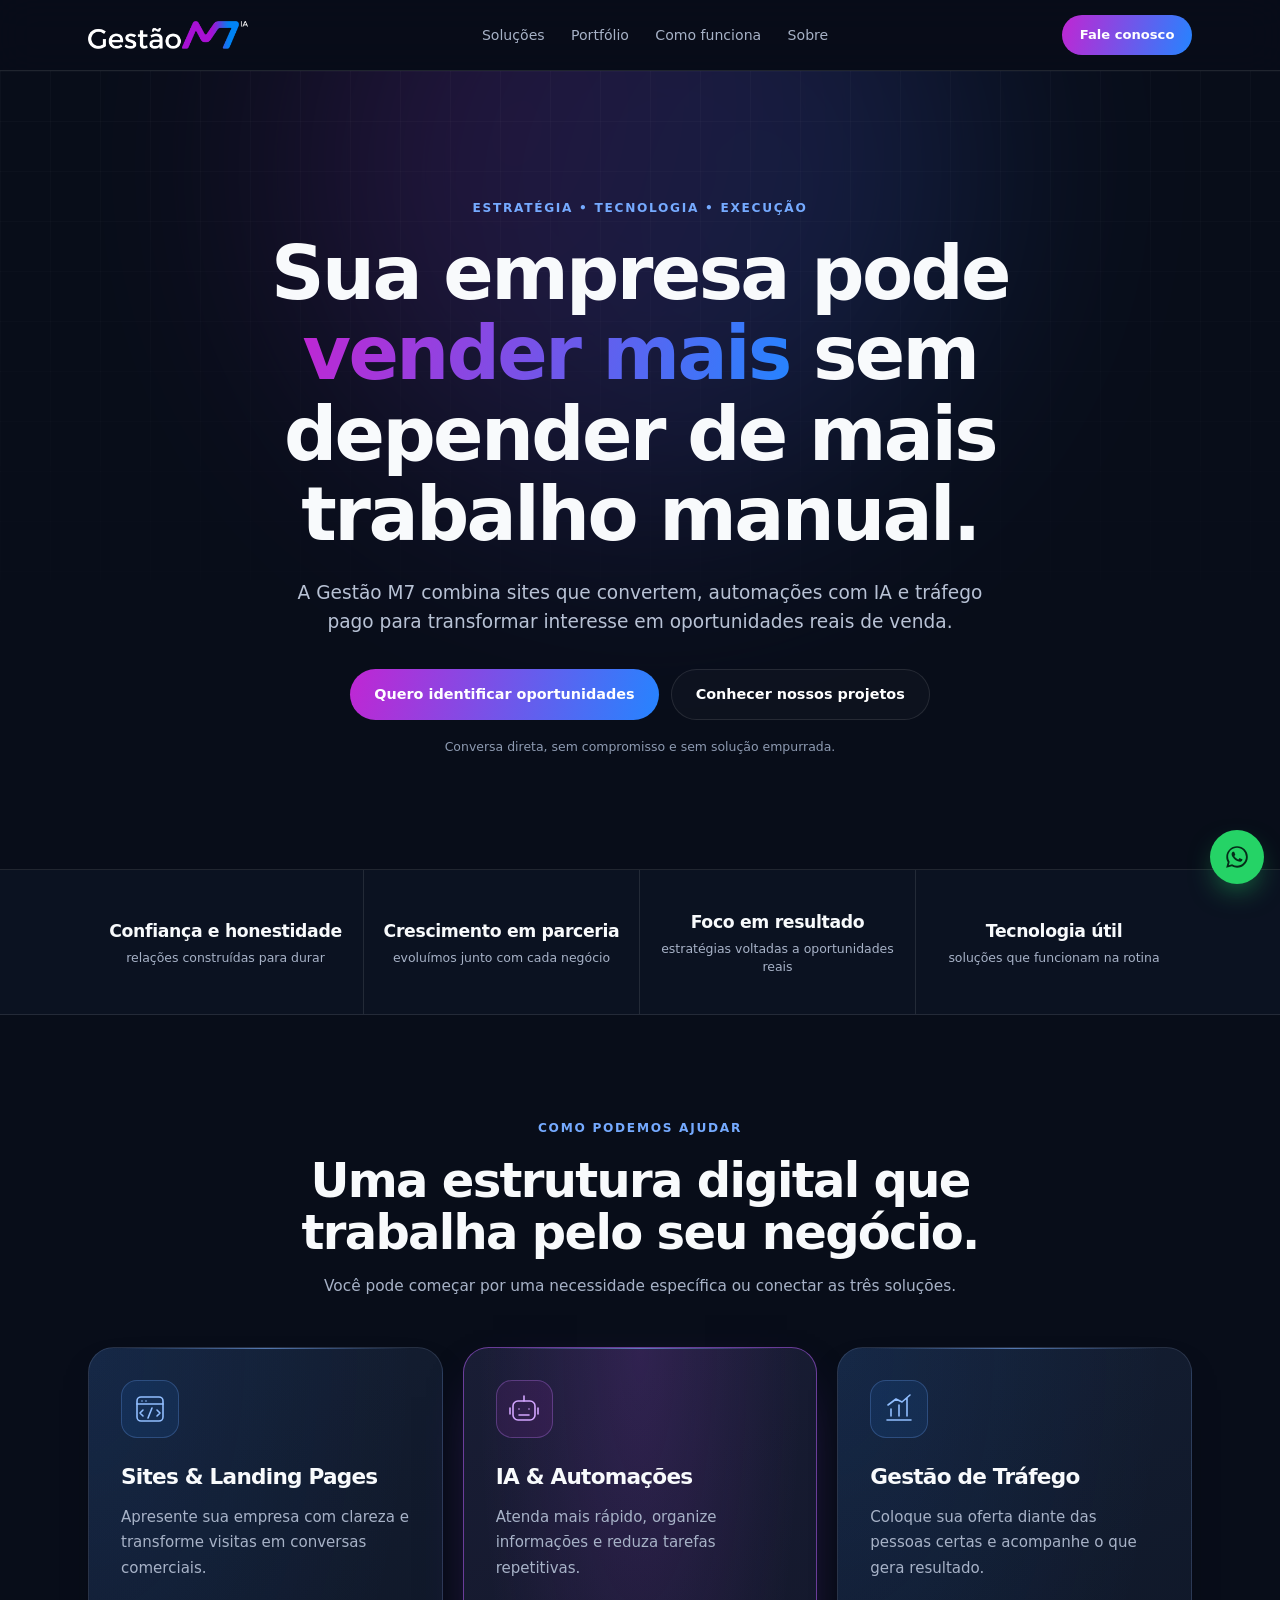
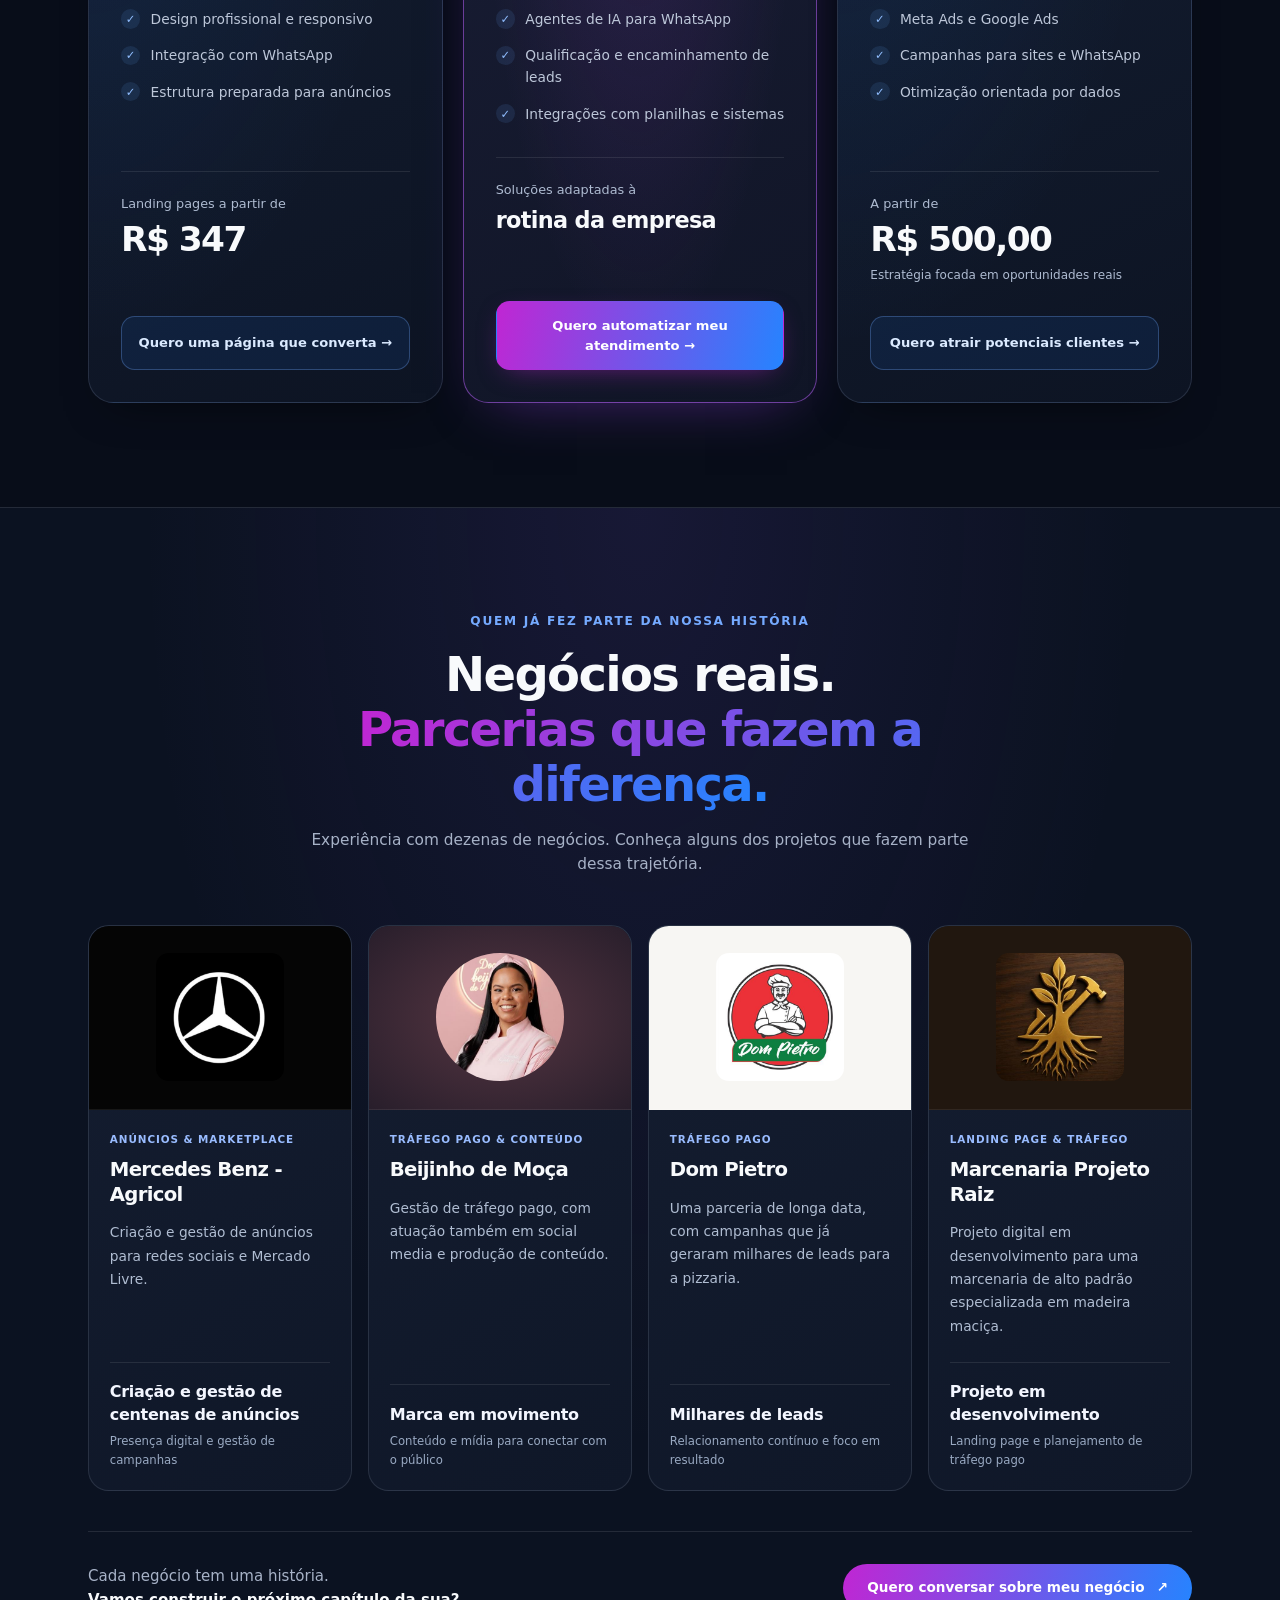
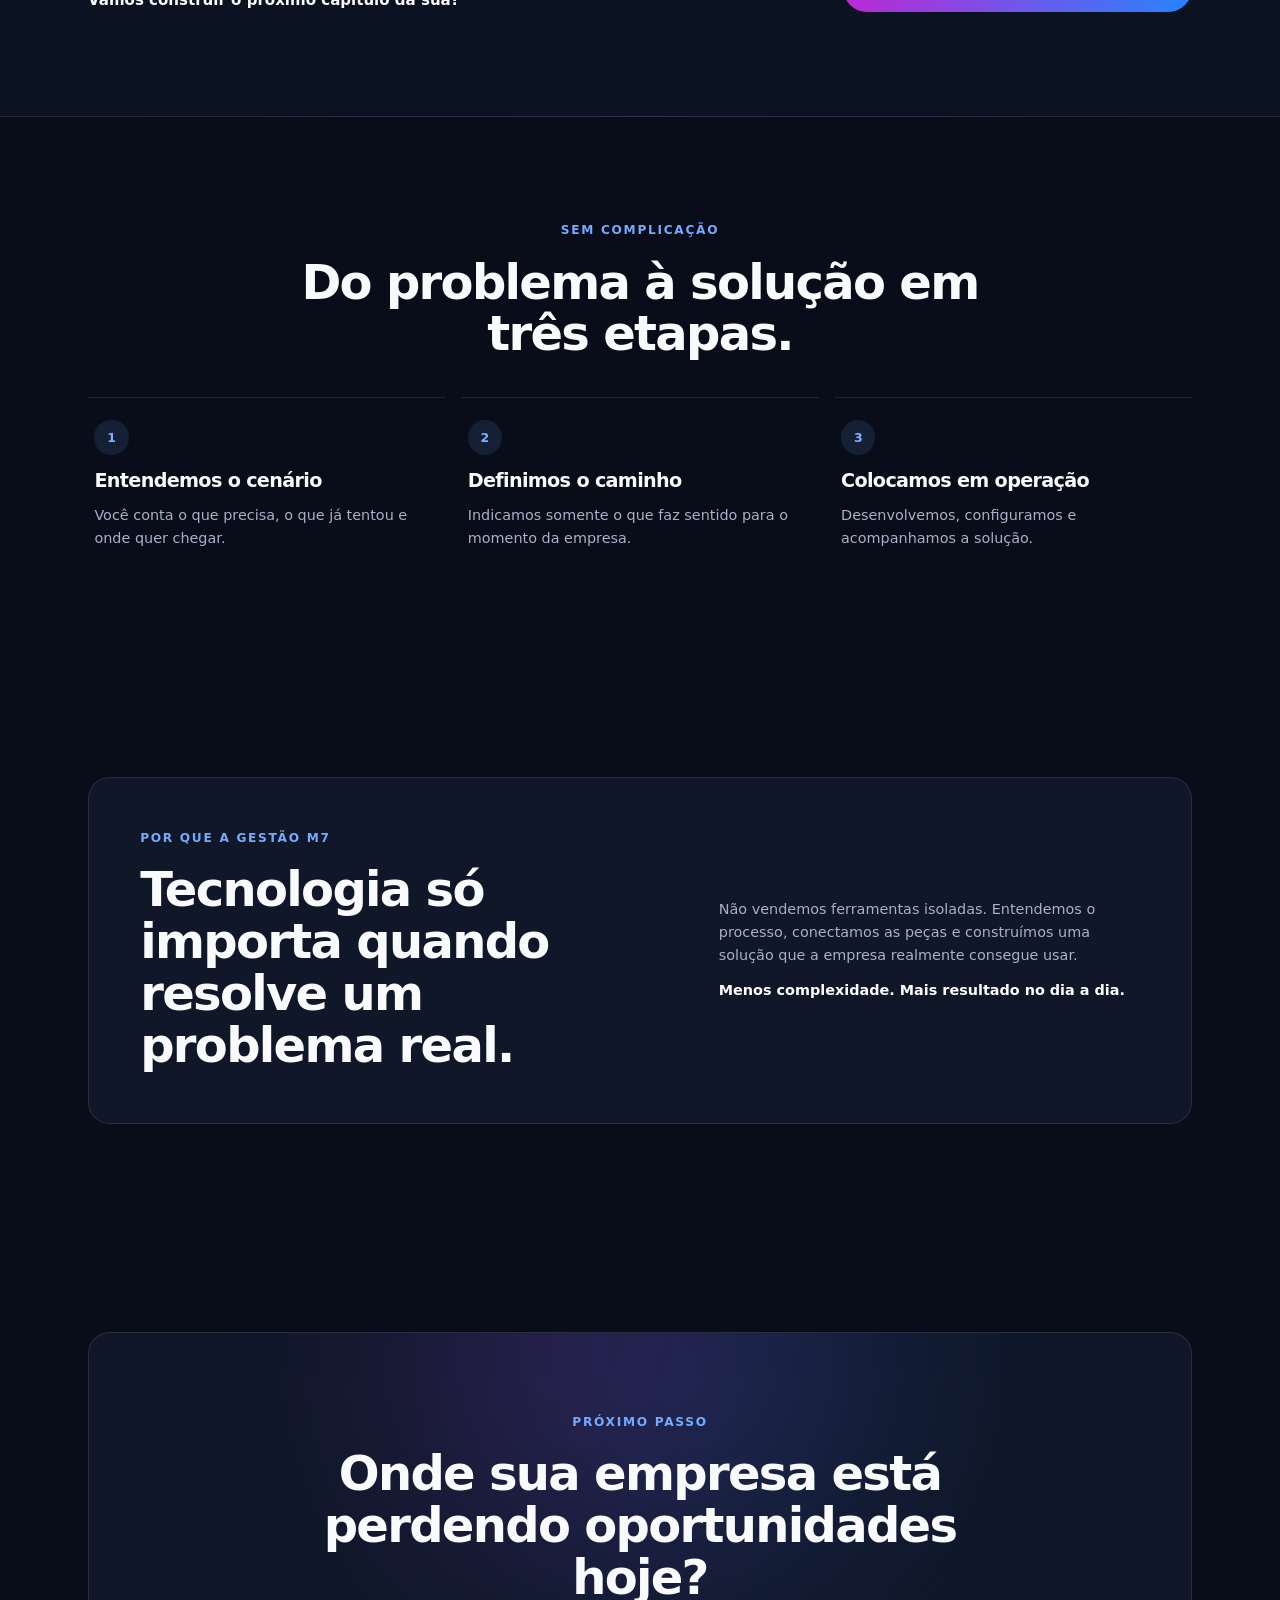
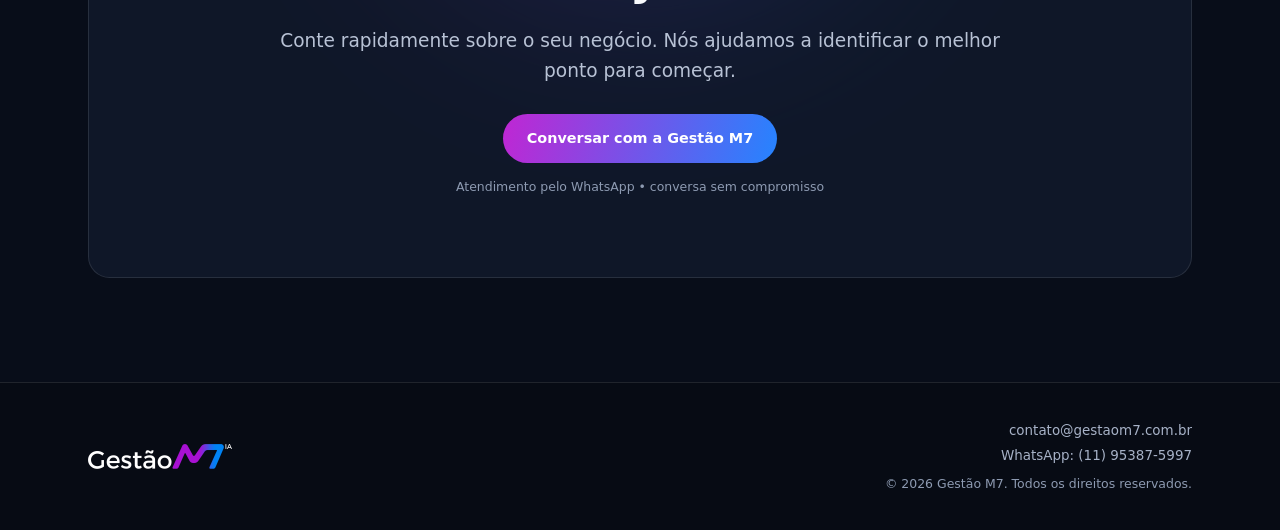
==== commit 78f8877c: "Ajustar preço inicial de landing pages para R$ 347" ====
--- a/index.html
+++ b/index.html
@@ -125,7 +125,7 @@
               <li>Integração com WhatsApp</li>
               <li>Estrutura preparada para anúncios</li>
             </ul>
-            <div class="service-offer"><p class="service-highlight">Landing pages a partir de <strong class="service-price">R$ 349</strong></p></div>
+            <div class="service-offer"><p class="service-highlight">Landing pages a partir de <strong class="service-price">R$ 347</strong></p></div>
             <a class="text-link" data-wa="sites" href="#contato">Quero uma página que converta →</a>
           </article>
           <article class="card service-card featured">
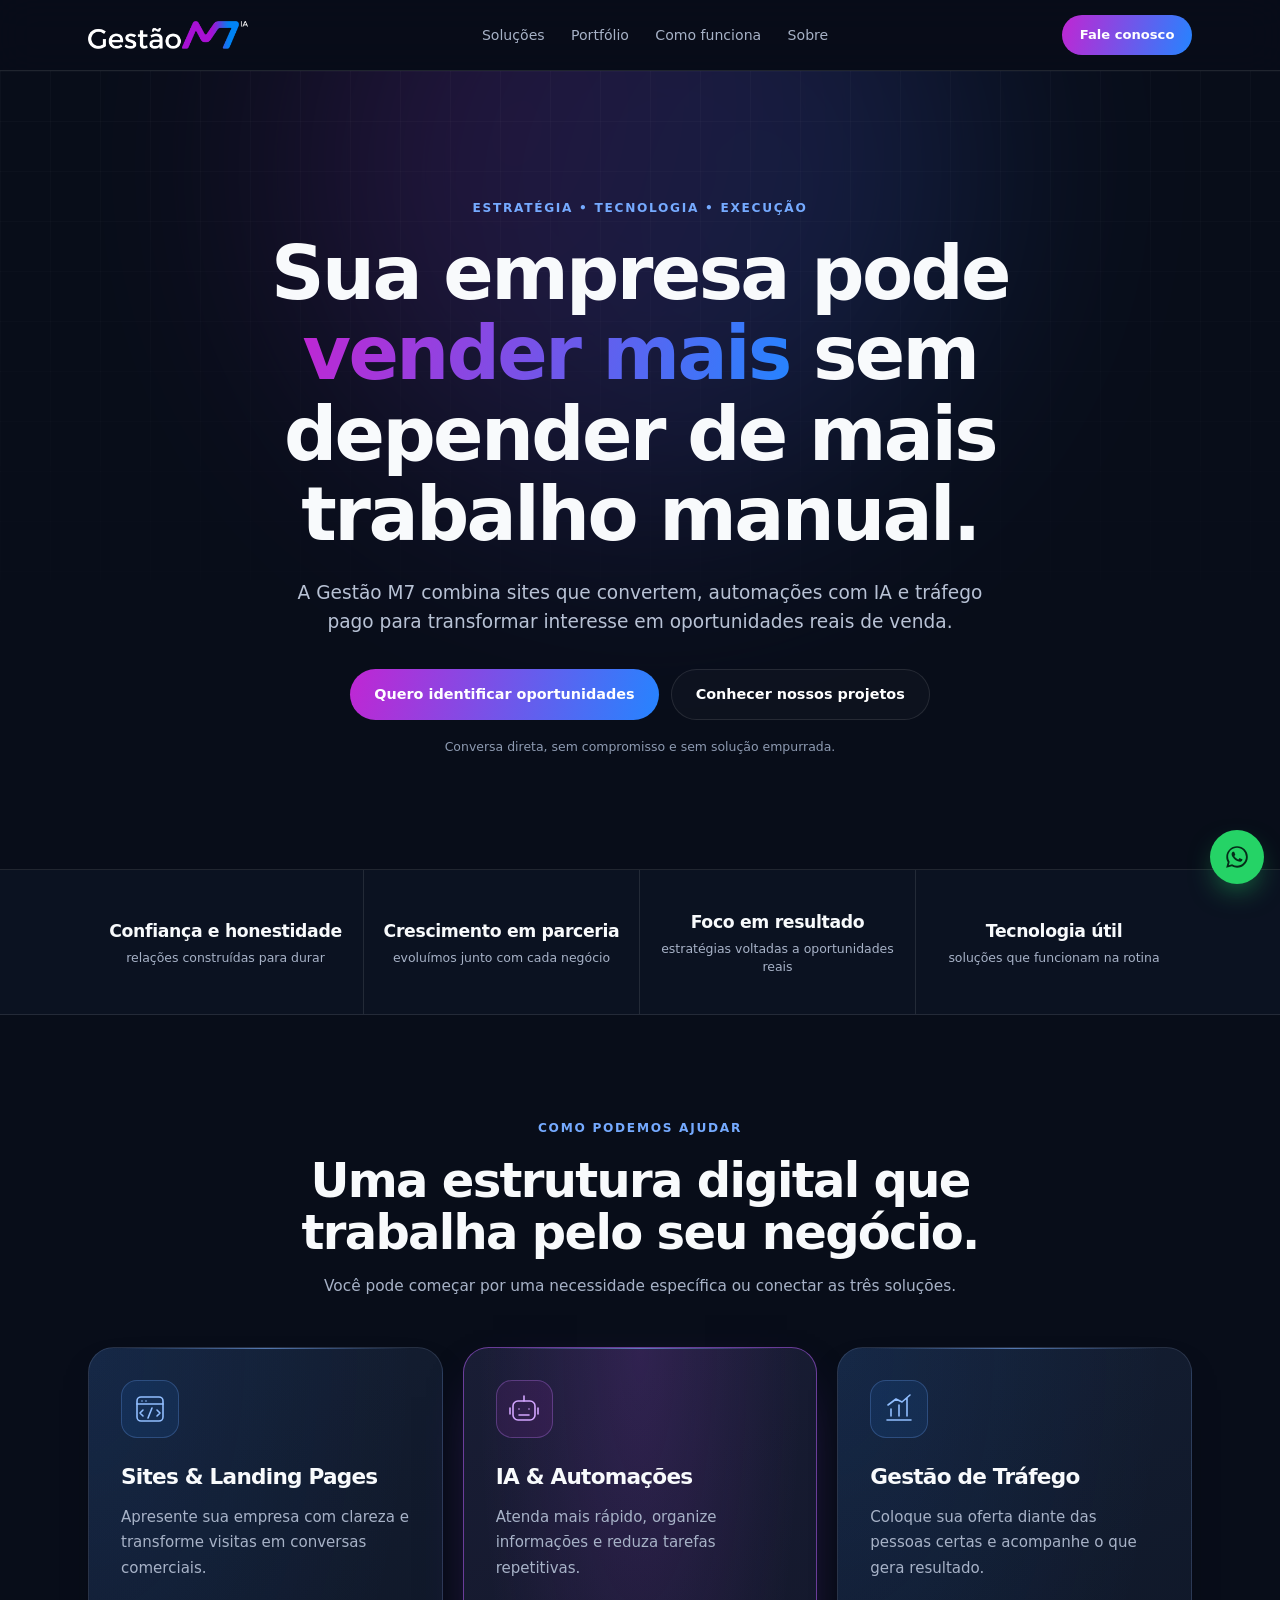
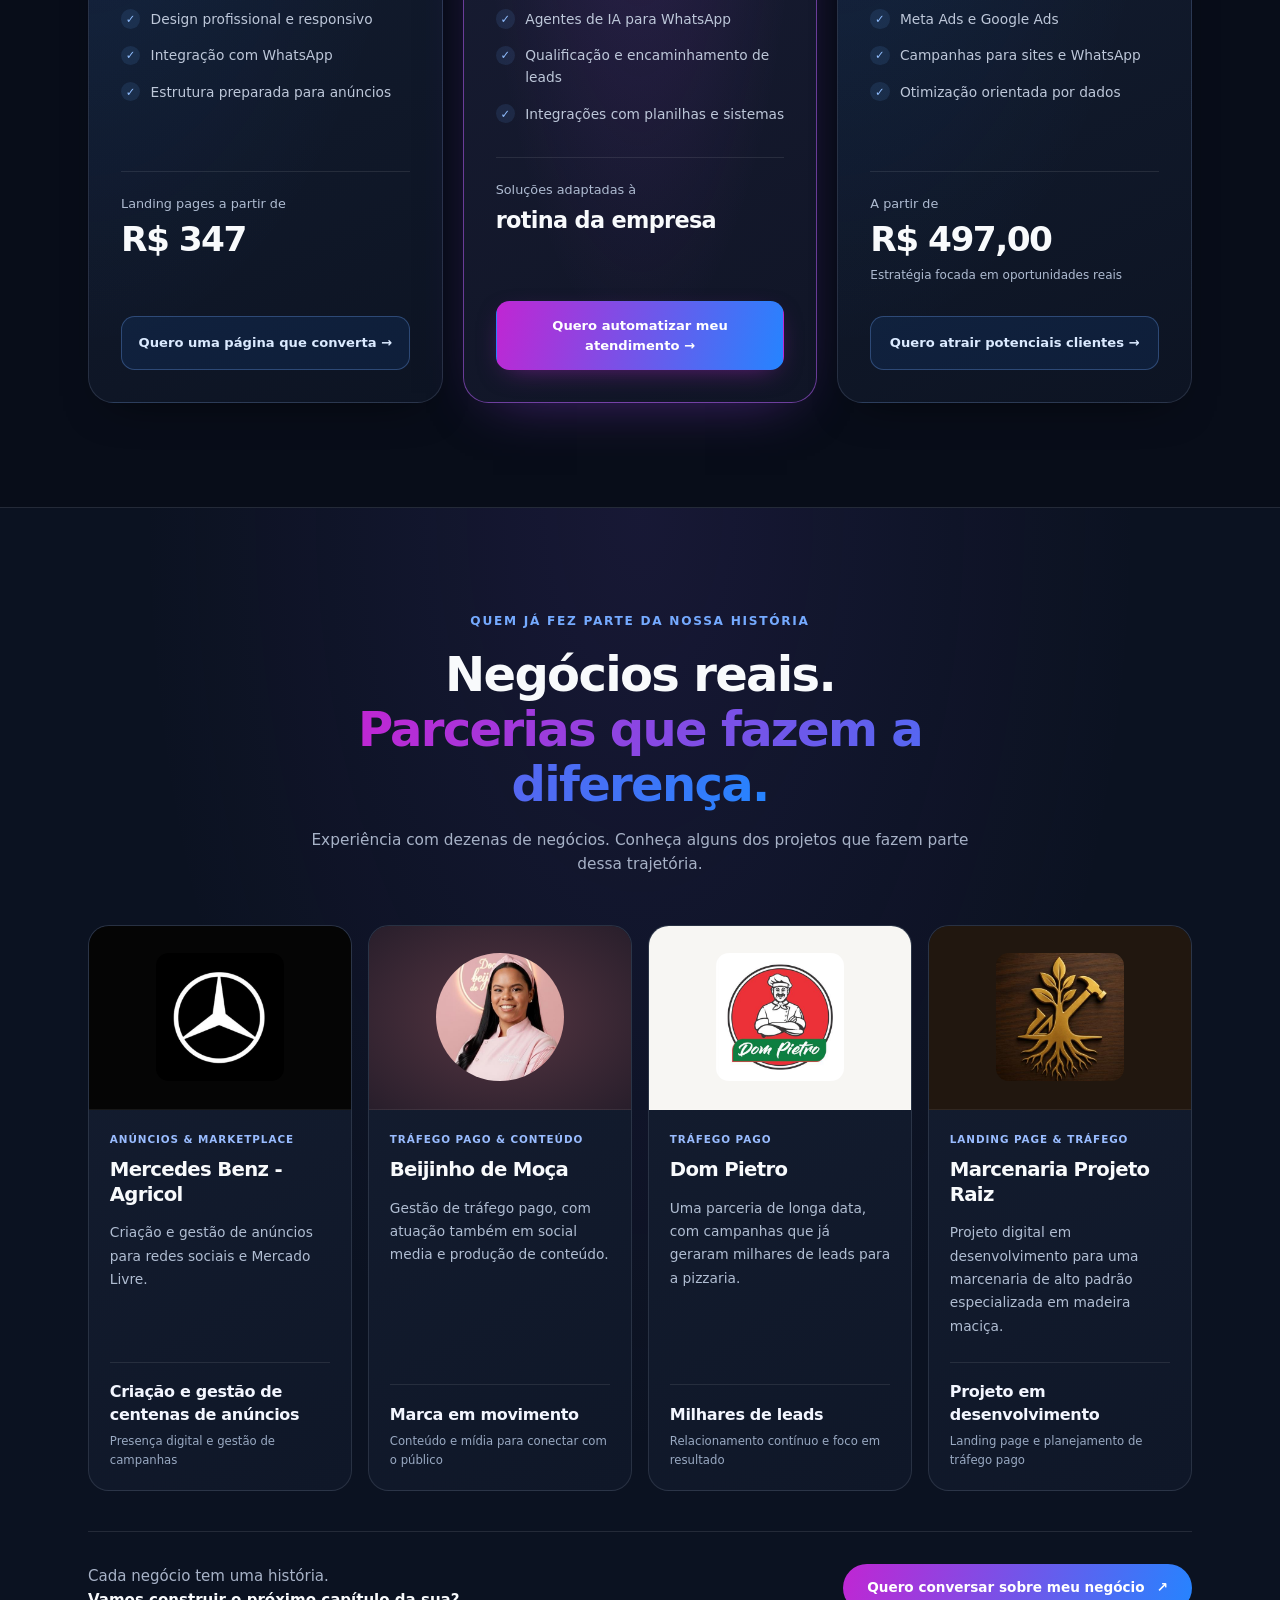
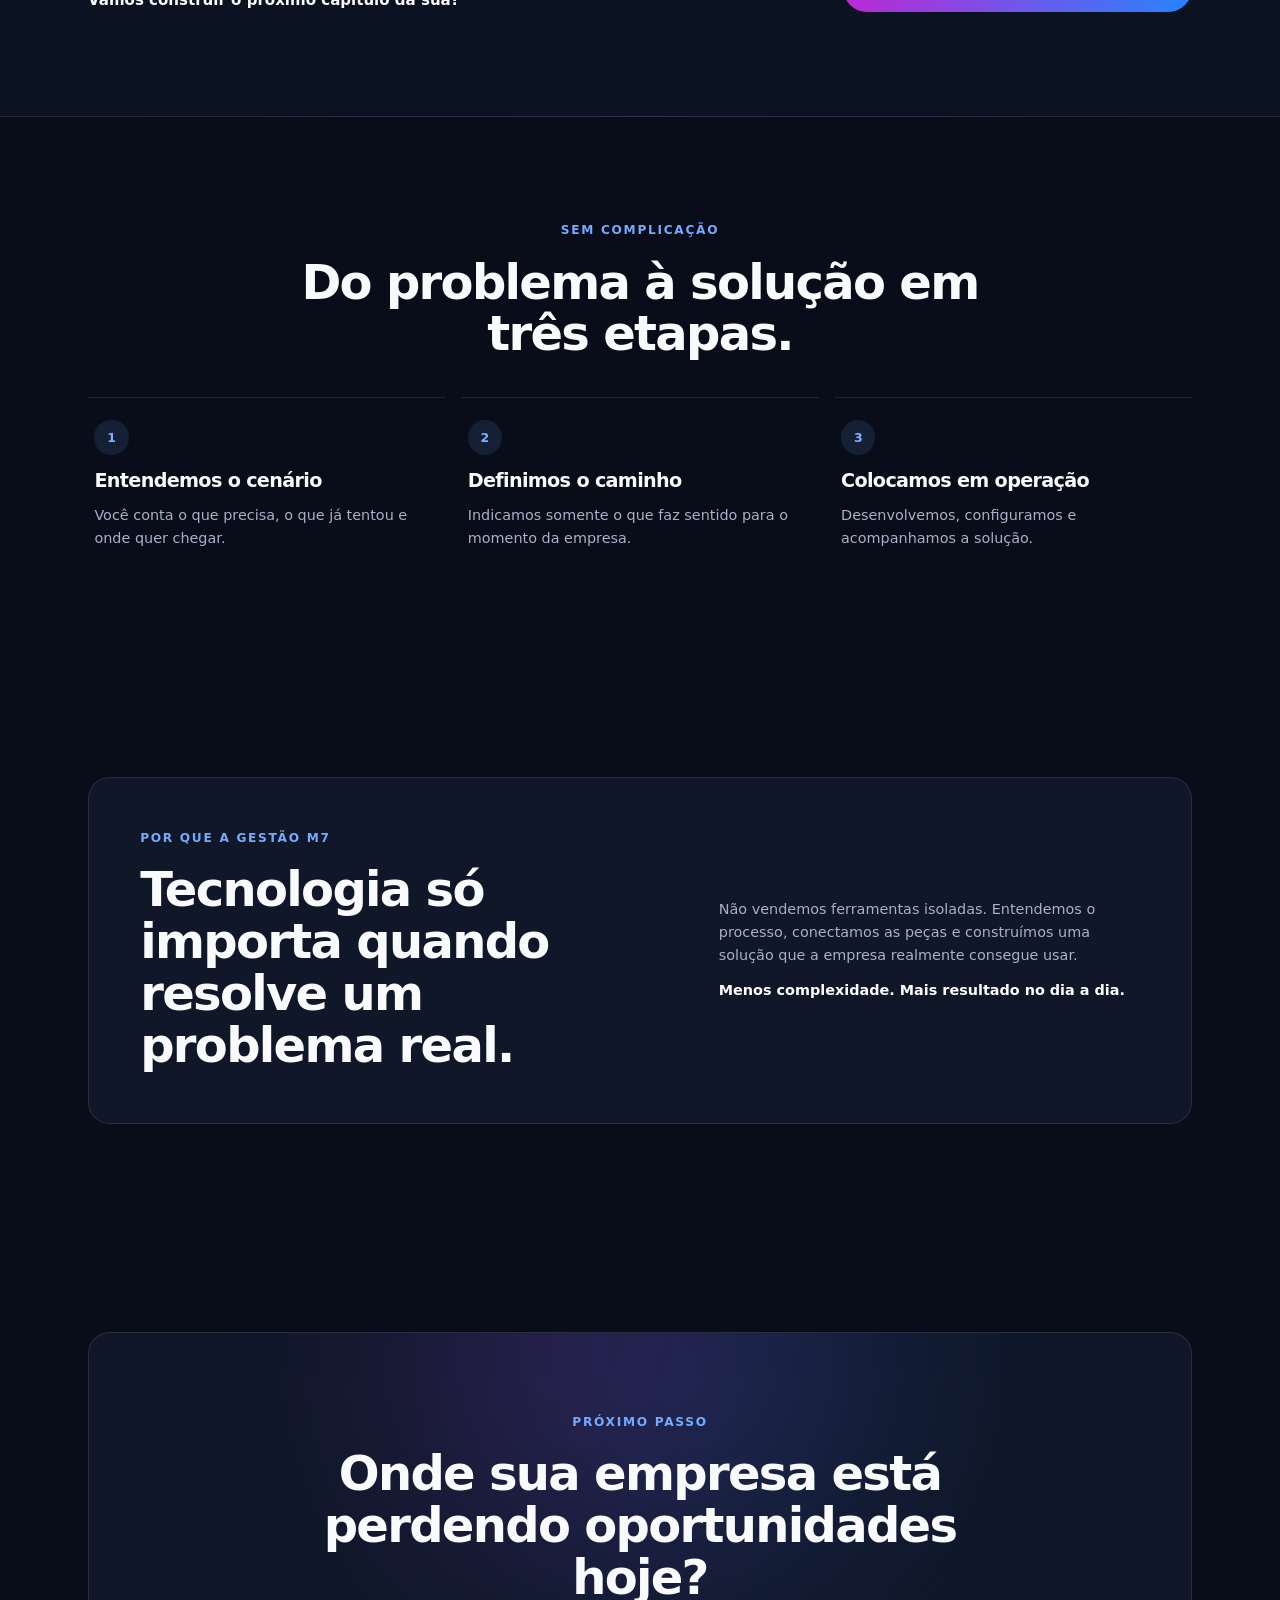
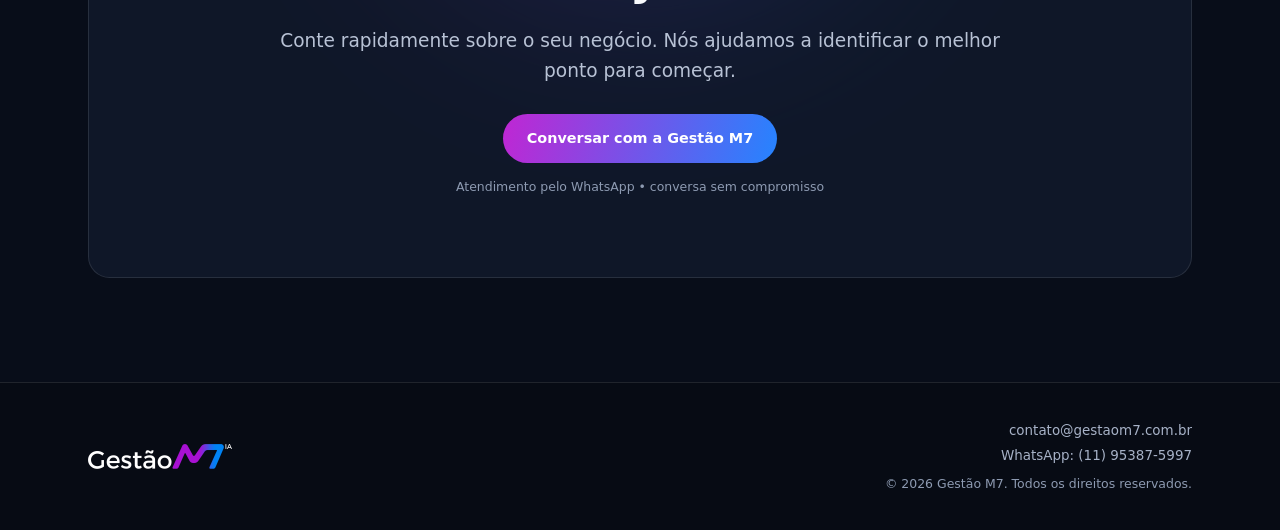
==== commit 4f54ccd7: "Ajustar preço inicial de gestão de tráfego para R$ 497,00" ====
--- a/index.html
+++ b/index.html
@@ -149,7 +149,7 @@
               <li>Campanhas para sites e WhatsApp</li>
               <li>Otimização orientada por dados</li>
             </ul>
-            <div class="service-offer"><p class="service-highlight">A partir de <strong class="service-price">R$ 500,00</strong></p><p class="service-offer-note">Estratégia focada em oportunidades reais</p></div>
+            <div class="service-offer"><p class="service-highlight">A partir de <strong class="service-price">R$ 497,00</strong></p><p class="service-offer-note">Estratégia focada em oportunidades reais</p></div>
             <a class="text-link" data-wa="trafego" href="#contato">Quero atrair potenciais clientes →</a>
           </article>
         </div>
